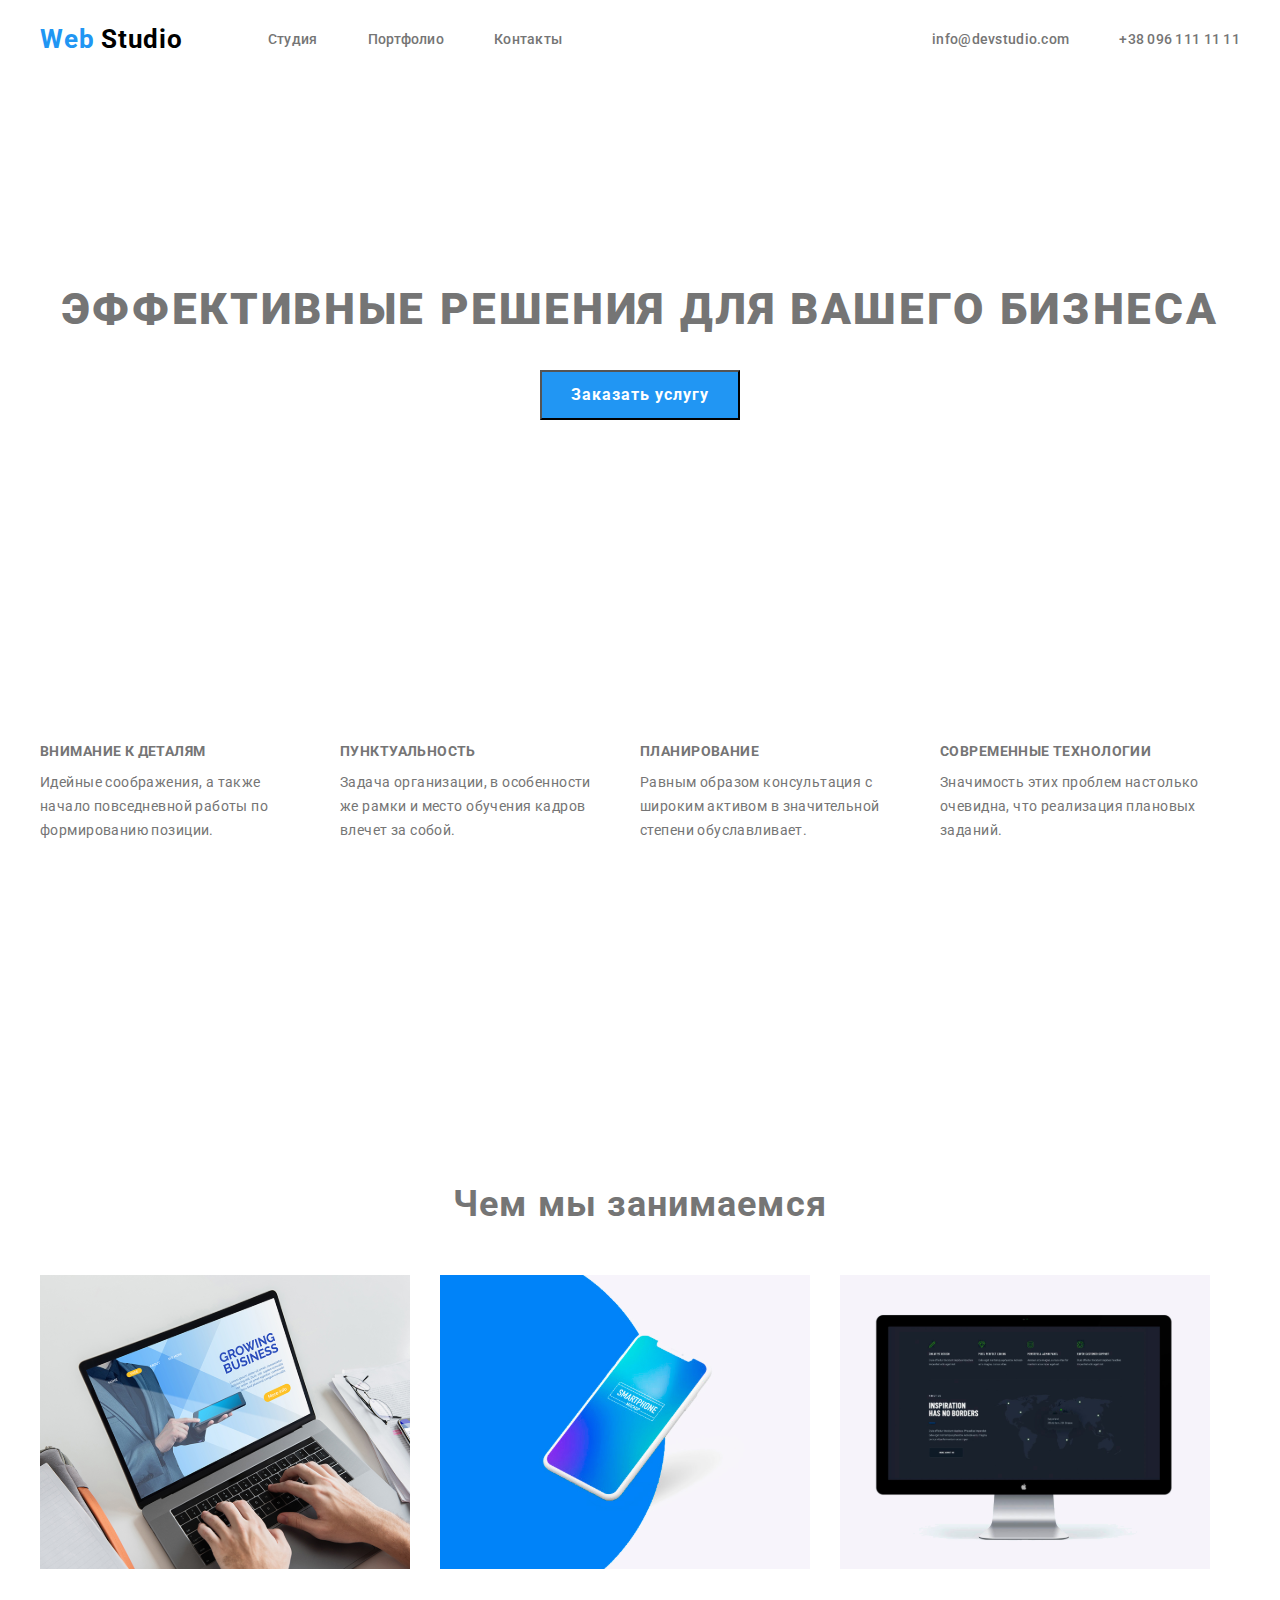
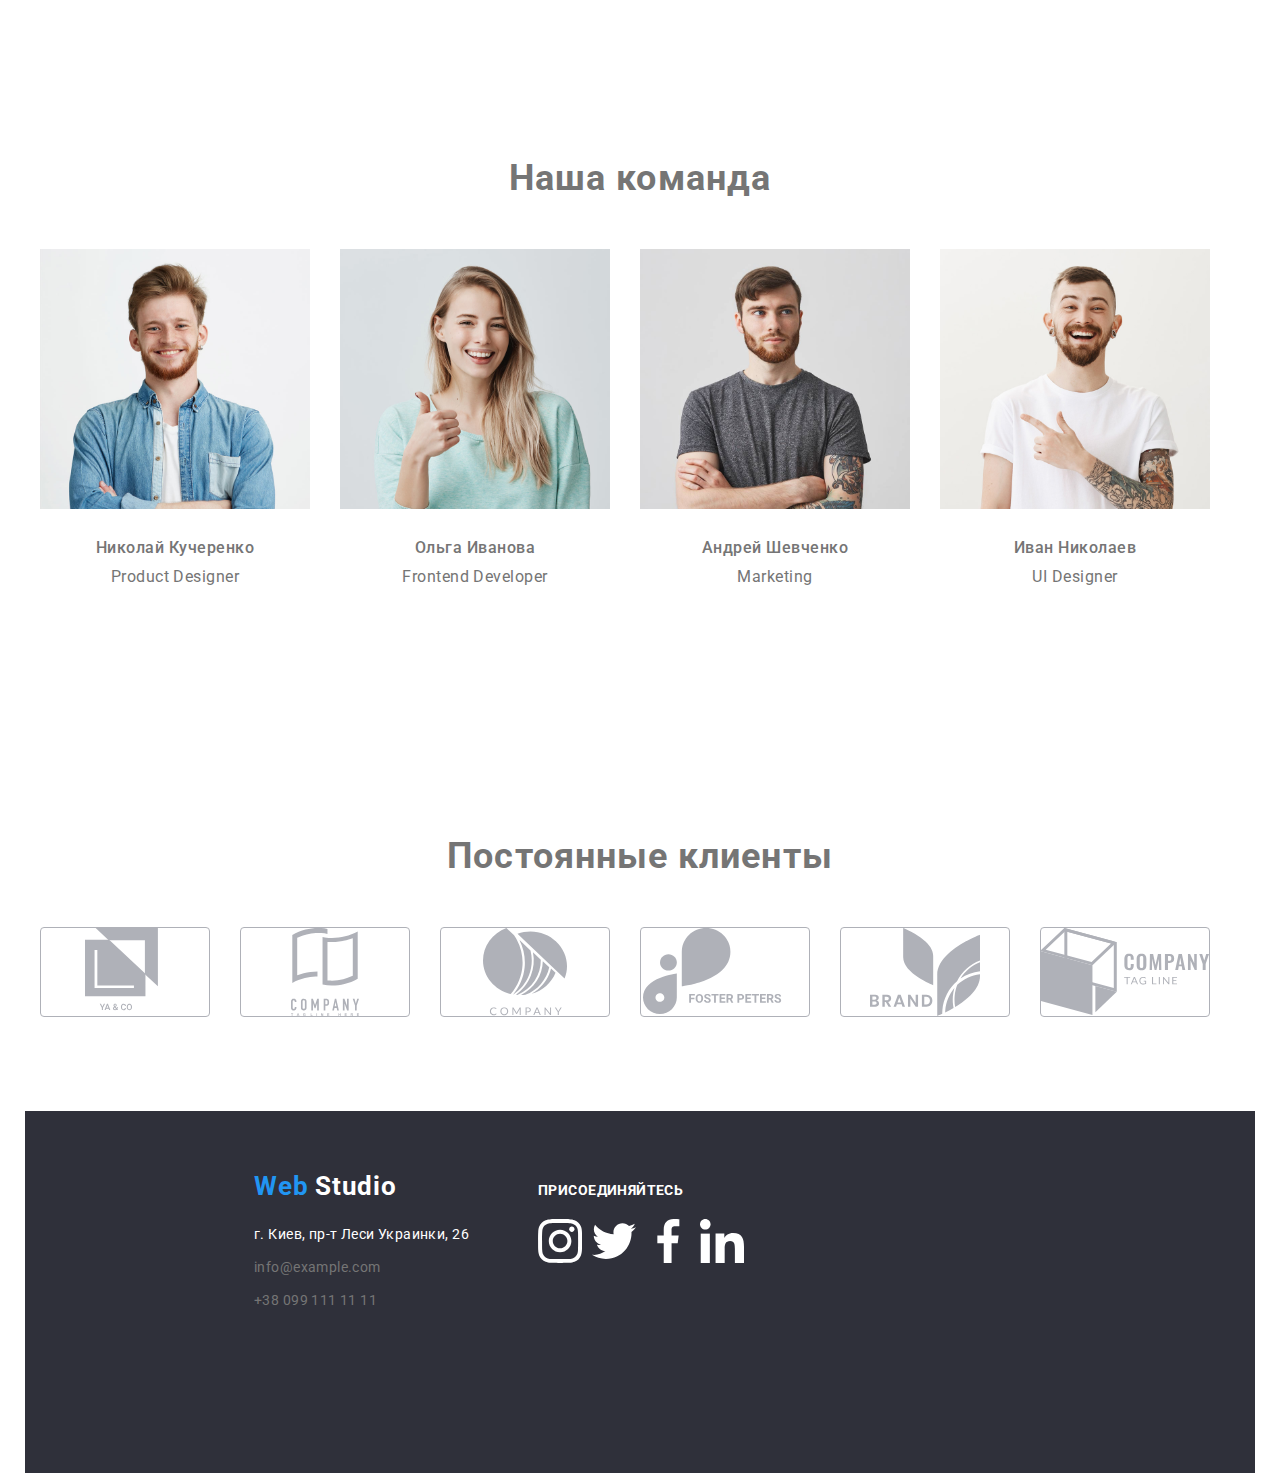
==== index.html @ e6ebb970 "1" ====
<!DOCTYPE html>
<html lang="ru">
  <head>
    <meta charset="UTF-8" />
    <meta name="viewport" content="width=device-width, initial-scale=1.0" />
    <title>Веб студия</title>
    <link
      href="https://fonts.googleapis.com/css2?family=Raleway:wght@700&family=Roboto:wght@400;500;700;900&display=swap"
      rel="stylesheet"
    />
    <link rel="stylesheet" href="./css/normalize.css" />
    <link rel="stylesheet" href="./css/styles.css" />
  </head>

  <body>
    <!--шапка сайта-->
    <header class="header">
      <div class="container">
        <nav class="navigation">
          <a class="logo link" href="index.html" lang="en"
            ><span class="logo-web">Web</span> Studio</a
          >
          <ul class="navigation-list list">
            <li class="navigation-list-item">
              <a class="navigation-list-link link" href="index.html">Студия</a>
            </li>
            <li class="navigation-list-item">
              <a class="navigation-list-link link" href="portfolio.html"
                >Портфолио</a
              >
            </li>
            <li class="navigation-list-item">
              <a class="navigation-list-link link" href="">Контакты</a>
            </li>
          </ul>
        </nav>
        <ul class="header-address-list list">
          <li class="header-address-item">
            <address class="header-address">
              <a class="header-mail link" href="mailto:info@devstudio.com"
                >info@devstudio.com</a
              >
            </address>
          </li>
          <li class="header-address-item">
            <address class="header-address">
              <a class="header-tel link" href="tel:+380961111111"
                >+38 096 111 11 11</a
              >
            </address>
          </li>
        </ul>
      </div>
    </header>
    <main>
      <!--HERO-->
      <section class="hero container">
        <h1 class="hero-title">
          Эффективные решения для вашего бизнеса
        </h1>
        <button class="modal-button">Заказать услугу</button>
      </section>
      <section class="features-list-hero section container">
        <h2 hidden>О нас</h2>
        <ul class="list-hero list">
          <li class="list-hero-item">
            <h3 class="subtitle-hero">Внимание к деталям</h3>
            <p class="description">
              Идейные соображения, а также начало повседневной работы по
              формированию позиции.
            </p>
          </li>
          <li class="list-hero-item">
            <h3 class="subtitle-hero">Пунктуальность</h3>
            <p class="description">
              Задача организации, в особенности же рамки и место обучения кадров
              влечет за собой.
            </p>
          </li>
          <li class="list-hero-item">
            <h3 class="subtitle-hero">Планирование</h3>
            <p class="description">
              Равным образом консультация с широким активом в значительной
              степени обуславливает.
            </p>
          </li>
          <li class="list-hero-item">
            <h3 class="subtitle-hero">Современные технологии</h3>
            <p class="description">
              Значимость этих проблем настолько очевидна, что реализация
              плановых заданий.
            </p>
          </li>
        </ul>
      </section>
      <!--Чем мы занимаемся-->
      <section>
        <div class="what-we-do container section">
          <h2 class="title">Чем мы занимаемся</h2>
          <ul class="box-list list">
            <li class="box-list-item">
              <img
                src="imgages/whatarewedoing/img1.svg"
                alt="ноутбук"
                width="370"
                height="294"
              />
              <p class="description-made">Десктопные приложения</p>
            </li>
            <li class="box-list-item">
              <img
                src="imgages/whatarewedoing/img2.svg"
                alt="смартфон"
                width="370"
                height="294"
              />
              <p class="description-made">Мобильные приложения</p>
            </li>
            <li class="box-list-item">
              <img
                src="imgages/whatarewedoing/img3.svg"
                alt="макет работы"
                width="370"
                height="294"
              />
              <p class="description-made">Дизайнерские решения</p>
            </li>
          </ul>
        </div>
      </section>
      <!--О команде-->
      <section>
        <div class="section container">
          <h2 class="title">Наша команда</h2>
          <ul class="team-list list">
            <li class="team-list-item">
              <img
                class="team-foto"
                src="imgages/team/img.svg"
                alt="фотосотрудника"
                width="270"
                height="260px"
              />
              <h3 class="team">Николай Кучеренко</h3>
              <p class="position" lang="en">Product Designer</p>

              <ul class="social-link-list list">
                <li class="social-link-list-item">
                  <a
                    class="social-link link"
                    href=""
                    aria-label="иконка инстаграма"
                  ></a>
                </li>
                <li class="social-link-list-item">
                  <a
                    class="social-link link"
                    href=""
                    aria-label="иконка твитера"
                  ></a>
                </li>
                <li class="social-link-list-item">
                  <a
                    class="social-link link"
                    href=""
                    aria-label="иконка фейсбука"
                  ></a>
                </li>
                <li class="social-link-list-item">
                  <a
                    class="social-link link"
                    href=""
                    aria-label="иконка линкедин"
                  ></a>
                </li>
              </ul>
            </li>

            <li class="team-list-item">
              <img
                class="team-foto"
                src="imgages/team/img(1).svg"
                alt="фотосотрудника"
                width="270"
                height="260"
              />
              <h3 class="team">Ольга Иванова</h3>
              <p class="position" lang="en">Frontend Developer</p>
              <ul class="social-link-list list">
                <li class=".social-link-list-item">
                  <a
                    class="social-link"
                    href=""
                    aria-label="иконка инстаграма"
                  ></a>
                </li>
                <li class=".social-link-list-item">
                  <a
                    class="social-link"
                    href=""
                    aria-label="иконка твитера"
                  ></a>
                </li>
                <li class="social-link-list-item">
                  <a
                    class="social-link"
                    href=""
                    aria-label="иконка фейсбука"
                  ></a>
                </li>
                <li class="social-link-list-item">
                  <a
                    class="social-link"
                    href=""
                    aria-label="иконка линкедин"
                  ></a>
                </li>
              </ul>
            </li>
            <li class="team-list-item">
              <img
                class="team-foto"
                src="imgages/team/img(2).svg"
                alt="фотосотрудника"
                width="270"
                height="260"
              />
              <h3 class="team">Андрей Шевченко</h3>
              <p class="position" lang="en">Marketing</p>
              <ul class="social-link-list list">
                <li class="social-link-list-item">
                  <a
                    class="social-link"
                    href=""
                    aria-label="иконка инстаграма"
                  ></a>
                </li>
                <li class="social-link-list-item">
                  <a
                    class="social-link"
                    href=""
                    aria-label="иконка твитера"
                  ></a>
                </li>
                <li class="social-link-list-item">
                  <a
                    class="social-link"
                    href=""
                    aria-label="иконка фейсбука"
                  ></a>
                </li>
                <li class="social-link-list-item">
                  <a
                    class="social-link"
                    href=""
                    aria-label="иконка линкедин"
                  ></a>
                </li>
              </ul>
            </li>
            <li class="team-list-item">
              <img
                class="team-foto"
                src="imgages/team/img(3).svg"
                alt="фотосотрудника"
                width="270"
                height="260"
              />
              <h3 class="team">Иван Николаев</h3>
              <p class="position" lang="en">UI Designer</p>
              <ul class="social-link-list list">
                <li class="social-link-list-item">
                  <a
                    class="social-link"
                    href=""
                    aria-label="иконка инстаграма"
                  ></a>
                </li>
                <li class="social-link-list-item">
                  <a
                    class="social-link"
                    href=""
                    aria-label="иконка твитера"
                  ></a>
                </li>
                <li class="social-link-list-item">
                  <a
                    class="social-link"
                    href=""
                    aria-label="иконка фейсбука"
                  ></a>
                </li>
                <li class="social-link-list-item">
                  <a
                    class="social-link"
                    href=""
                    aria-label="иконка линкедин"
                  ></a>
                </li>
              </ul>
            </li>
          </ul>
        </div>
      </section>
      <!--постоянные клиенты-->
      <section>
        <div class="container section">
          <h2 class="clirnts-title title">Постоянные клиенты</h2>
          <ul class="clients-list list">
            <li class="clients-list-item">
              <a class="customer-link link" href="" aria-label="логотип">
                <img
                  class="icons"
                  src="imgages/clients/logo1.svg"
                  alt="клиент1"
              /></a>
            </li>
            <li class="clients-list-item">
              <a class="customer-link link" href="" aria-label="логотип2">
                <img
                  class="icons"
                  src="imgages/clients/logo2.svg"
                  alt="клиент2"
              /></a>
            </li>
            <li class="clients-list-item">
              <a class="customer-link link" href="" aria-label="логотип3">
                <img
                  class="icons"
                  src="imgages/clients/logo3.svg"
                  alt="клиент3"
              /></a>
            </li>
            <li class="clients-list-item">
              <a class="customer-link link" href="" aria-label="логотип4">
                <img
                  class="icons"
                  src="imgages/clients/logo4.svg"
                  alt="клиент4"
              /></a>
            </li>
            <li class="clients-list-item">
              <a class="customer-link link" href="" aria-label="логотип5">
                <img
                  class="icons"
                  src="imgages/clients/logo5.svg"
                  alt="клиент5"
              /></a>
            </li>
            <li class="clients-list-item">
              <a class="customer-link link" href="" aria-label="логотип6">
                <img
                  class="icons"
                  src="imgages/clients/logo6.svg"
                  alt="клиент6"
              /></a>
            </li>
          </ul>
        </div>
      </section>
    </main>
    <!---подвал-->
    <footer class="footer container">
      <div class="footer-address">
        <a class="logo-footer link" href="index.html" lang="en"
          ><span class="logo-web">Web</span> Studio</a
        >
        <ul class="contacts-list list">
          <li class="contacts">
            <address>
              <a
                class="address link"
                href="https://goo.gl/maps/hiaLE1xJyMLBoohK7"
                target="_blank"
                >г. Киев, пр-т Леси Украинки, 26</a
              >
            </address>
          </li>
          <li class="contacts">
            <address>
              <a class="footer-mail link" href="mailto:info@example.com"
                >info@example.com</a
              >
            </address>
          </li>
          <li class="contacts">
            <address>
              <a class="footer-tel link" href="tel:+380991111111"
                >+38 099 111 11 11</a
              >
            </address>
          </li>
        </ul>
      </div>
      <div class="footer-social">
        <b class="footer-text">присоединяйтесь</b>
        <ul class="footer-social-link-list list">
          <li class="social-link-list-item">
            <a class="social-link link" href="" aria-label="иконка инстаграма">
              <img
                class="social-icons"
                src="imgages/footer/social-icons/instagram1.svg"
                alt="instagram1"
            /></a>
          </li>
          <li class="social-link-list-item">
            <a class="social-link link" href="" aria-label="иконка твитера">
              <img
                class="social-icons"
                src="imgages/footer/social-icons/twitter1.svg"
                alt="twitter1"
              />
            </a>
          </li>
          <li class="social-link-list-item">
            <a class="social-link link" href="" aria-label="иконка фейсбука">
              <img
                class="social-icons"
                src="imgages/footer/social-icons/facebook1.svg"
                alt="facebook1"
            /></a>
          </li>
          <li class="social-link-list-item">
            <a class="social-link link" href="" aria-label="иконка линкедин">
              <img
                class="social-icons"
                src="imgages/footer/social-icons/linkedin1.svg"
                alt="linkidin1"
            /></a>
          </li>
        </ul>
      </div>
    </footer>
  </body>
</html>

<!--
  Raleway bold
  Roboto medium
  Roboto black
  Roboto bold
  Roboto regular
-->
---- css/styles.css ----
:root {
  --main-font: "Roboto", sans-serif;
  --secondary-font: Raleway
  --text-taitle-dark: #212121;
  --tex-taitle-light: #ffffff;
  --accent-color-text: #757575;
  --hover-color: #2196f3;
  --logo-color: #000000
}
html {
  box-sizing: border-box;
}
*,
*::before,
*::after {
  box-sizing: inherit;
  margin: 0px;
  padding: 0px;
}
h1 {
  margin: 0px;
}
img {
  display: block;
}
body {
  background-color: var(--tex-taitle-light);
  font-style: normal;
  font-family: "Roboto", sans-serif;
  font-size: 14px;
  color: var(--accent-color-text);
}


.link {
  text-decoration: none;
  display: block;
}
.list {
  list-style: none;
}
.section {
  padding-top: 94px;
  padding-bottom: 94px;
}
.container {
  width: 1230px;
  padding-left: 15px;
  padding-right: 15px;
  margin-left: auto;
  margin-right: auto;
}
/*HEADER*/
.header .container {
  display: flex;
  align-items: center;
  justify-content: space-between;
}

.header-address-list {
  display: flex;
}

.logo {
  margin-right:85px;
}
.navigation {
  display: flex;
}
.navigation-list {
  display: flex;
  align-items: center;
}
.navigation-list-item:not(:last-child) {
  margin-right: 50px;
}
.header-address-item:not(:last-child) {
  margin-right: 50px;
}
.logo-web {
  color: var(--hover-color);
}
.logo {
  font-family: var(--secondary-font);
  font-weight: bold;
  font-size: 26px;
  line-height: 1.19;
  letter-spacing: 0.03em;
  color: var(--logo-color);
}
.logo {
  padding-top:24px;
  padding-bottom: 24px;
}
.navigation-list-link, .header-address {
  padding-top: 32px;
  padding-bottom: 32px;
}

.navigation-list-link,
.header-mail,
.header-tel {
  font-weight: 500;
  font-size: 14px;
  line-height: 1.14;
  letter-spacing: 0.02em;
  color: var(--text-taitle-dark);
}
.link:hover,
.link:focus,
.navigation-list-link:hover,
.navigation-list-link:focus,
.header-tel:hover,
.header-tel:focus,
.header-mail:hover,
.header-mail:focus,
.social-link:hover,
.social-link:focus .customer-link:hover,
.customer-link:focus {
  color: var(--hover-color);
}
.header-tel,
.header-mail {
  font-style: normal;
  color: var(--accent-color-text);
}
/*HERO SECTION*/
.hero {
  display: flex;
  flex-direction: column;
  padding-top: 200px;
  padding-bottom: 200px;
}
.hero-title {
  font-weight: 900;
  font-size: 44px;
  line-height: 1.36;
  text-align: center;
  letter-spacing: 0.06em;
  text-transform: uppercase;
  color: var(--accent-color-text);
  margin-bottom: 30px;

}
.modal-button {
  font-weight: bold;
  font-size: 16px;
  line-height: 1.87;
  letter-spacing: 0.06em;
  color: var(--tex-taitle-light);
  background-color: var(--hover-color);
  margin:auto ;
  width: 200px;
  height: 50px;
}
.features-list-hero {
  display: flex;
}
.list-hero {
  display: flex;
}
.list-hero-item:not(:last-child) {
  margin-right: 30px;
}
.list-hero-item {
  margin-top: 30px;
  width: 270px;
  height: 251px;
}
.subtitle-hero {
  font-weight: bold;
  font-size: 14px;
  line-height: 1.14;
  letter-spacing: 0.03em;
  text-transform: uppercase;

  color: var(--text-taitle-dark);
  margin-bottom: 10px;
}
.description {
  font-weight: normal;
  font-size: 14px;
  line-height: 1.72;
  letter-spacing: 0.03em;

  color: var(--accent-color-text);
   width: 270px;
   height: 75px;
}

/* чем мы занимаемся*/
.title {
  font-weight: bold;
  font-size: 36px;
  line-height: 1.17;
  text-align: center;
  letter-spacing: 0.03em;
  color: var(--text-taitle-dark);
  margin-bottom: 50px;
}

.box-list {
  display: flex;
}
.box-list-item:not(:last-child) {
  margin-right: 30px;
}
.box-list-item{
  width: 370px;
  height: 294px;
}
.description-made {
  font-weight: bold;
  text-align: center;
  letter-spacing: 0.03em;
  text-transform: uppercase;

  color: var(--tex-taitle-light);
}
/* о команде*/
.team-list {
  display: flex;
}
.team-foto {
  margin-bottom: 30px;
}
.team {
  margin-bottom: 10px;
}
.position {
  margin-bottom: 16px;
}
.social-link-list {
  display: flex;
  justify-content: center;
}
.social-link-list-item:not(:last-child) {
  margin-right: 10px;
}
.team-list-item:not(:last-child) {
margin-right: 30px;
}
.team,
.position {
  font-weight: 500;
  font-size: 16px;
  line-height: 1.18;
  text-align: center;
  letter-spacing: 0.03em;
  color: var(--text-taitle-dark);
}
.position {
  font-weight: normal;
  color: var(--accent-color-text);
}
.clients-list-item:not(:last-child) {
margin-right: 30px;
}
.customer-link {
  display: flex;
  justify-content: center;
  align-content: center;
  border: 1px solid #AFB1B8;
  border-radius: 4px;
  width: 170px;
  height: 90px;
}
.customer-link:hover{
  border-color: var(--hover-color);
  color: var(--hover-color);
}

.clients-list {
  display: flex;
}
/*подвал*/
.footer {
  display: flex;
  background-color: #2F303A;
}
.footer-address {
  padding-left: 214px;
  padding-top: 60px;
  padding-bottom: 161px;
  display: flex;
  flex-direction:column;
  padding-right: 69px;
}
.logo-footer {
  margin-bottom: 20px;
}
.contacts:not(:last-child) {
  margin-bottom: 9px;
}
.logo-footer {
  font-family: var(--secondary-font);
  font-weight: bold;
  font-size: 26px;
  line-height: 1.19;
  letter-spacing: 0.03em;
  color: var(--tex-taitle-light);
}
.footer-social {
  display: flex;
  padding-top: 72px;
  flex-direction: column
}
.footer-social-link-list {
  display: flex;
  justify-content: center;
  align-content: center;
}
.social-link-list-item:not(:last-child) {
  margin-right: 10px;
}

.social-link-list-item {
  display: flex;
} 
.social-link {
  display: flex;
  justify-content: center;
  align-content: center;
  width: 44px;
 height: 44px;
}
.address,
.footer-mail,
.footer-tel {
  font-style: normal;
  font-weight: normal;
  font-size: 14px;
  line-height: 1.72;
  letter-spacing: 0.03em;
  color: var(--tex-taitle-light);
}
.footer-mail,
.footer-tel {
  font-style: normal;
  color: var(--accent-color-text);
}

.footer-text {
  font-weight: bold;
  font-size: 14px;
  line-height: 1.14;
  letter-spacing: 0.03em;
  text-transform: uppercase;
  color: var(--tex-taitle-light);
  margin-bottom: 20px;
}
/*портфолио*/
.filter-list {
  display: flex;
  justify-content: center;
  padding-bottom: 50px;
}


.filter-list-item:not(:last-child){
  margin-right: 9px;
}
.button-filter {
  font-style: normal;
  font-weight: 500;
  font-size: 16px;
  line-height: 26px;
  text-align: center;
  letter-spacing: 0.03em;
  color: var(--text-taitle-dark);
}
.button-filter:hover,
.button-filter:focus {
  background-color: var(--hover-color);
  color: var(--tex-taitle-light);
}

.portfolio-list {
  display: flex;
  flex-wrap: wrap;
  justify-content: center;
}
.element-portfolio{
  width: 370px;
  height: 404px;
  display: block;
  margin-right: 30px;
}
.element-portfolio:nth-child(3n) {
  margin-right: 0px;
}
.portfolio-img {
  margin-bottom: 20px;
}
.title-portfolio {
  font-style: normal;
  font-weight: bold;
  font-size: 18px;
  line-height: 2;
  letter-spacing: 0.06em;
  color: var(--text-taitle-dark);
  margin-bottom: 4px;
}
.subtatle-portfolio {
  font-weight: normal;
  font-size: 16px;
  line-height: 1.87;
  letter-spacing: 0.03em;
  color: var(--accent-color-text);
}
.hover-text {
  font-weight: normal;
  font-size: 18px;
  line-height: 1.55;
  letter-spacing: 0.03em;
  color: var(--tex-taitle-light);
  width:322px;
  height:168px;
}
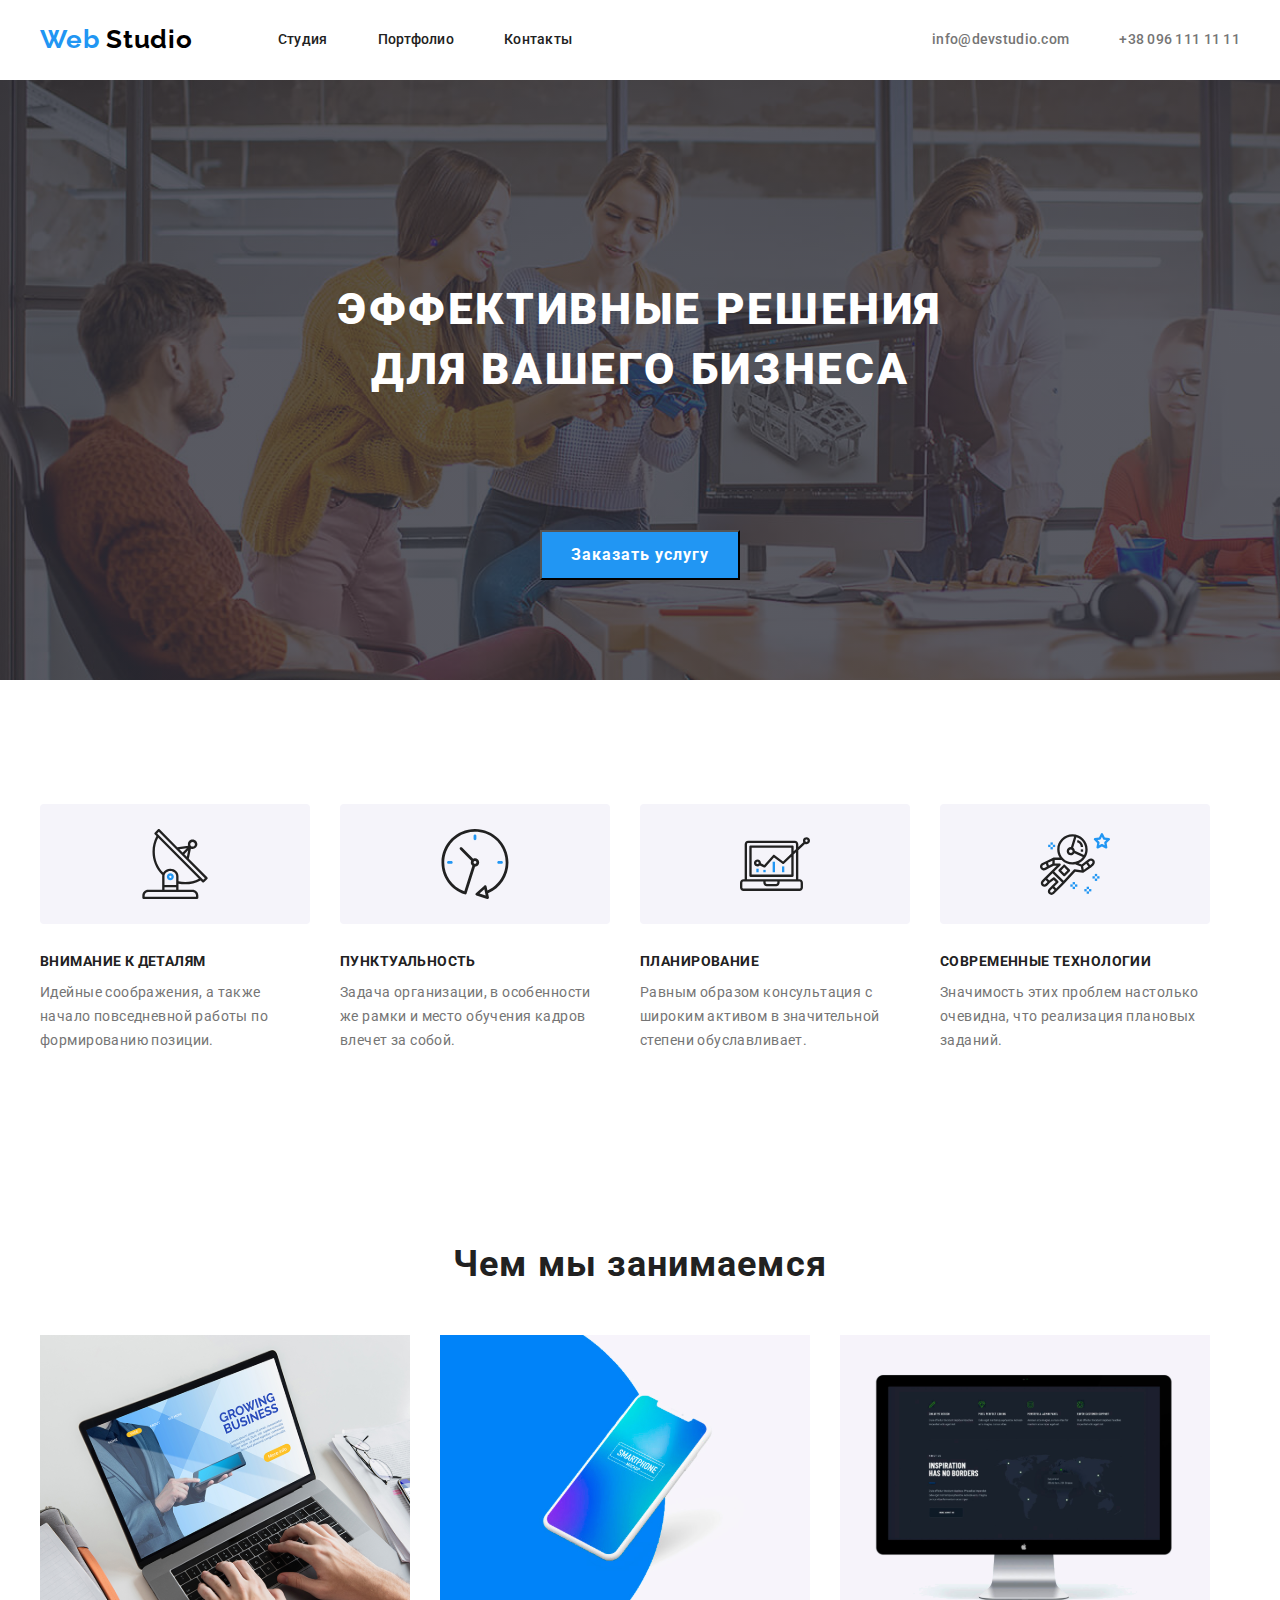
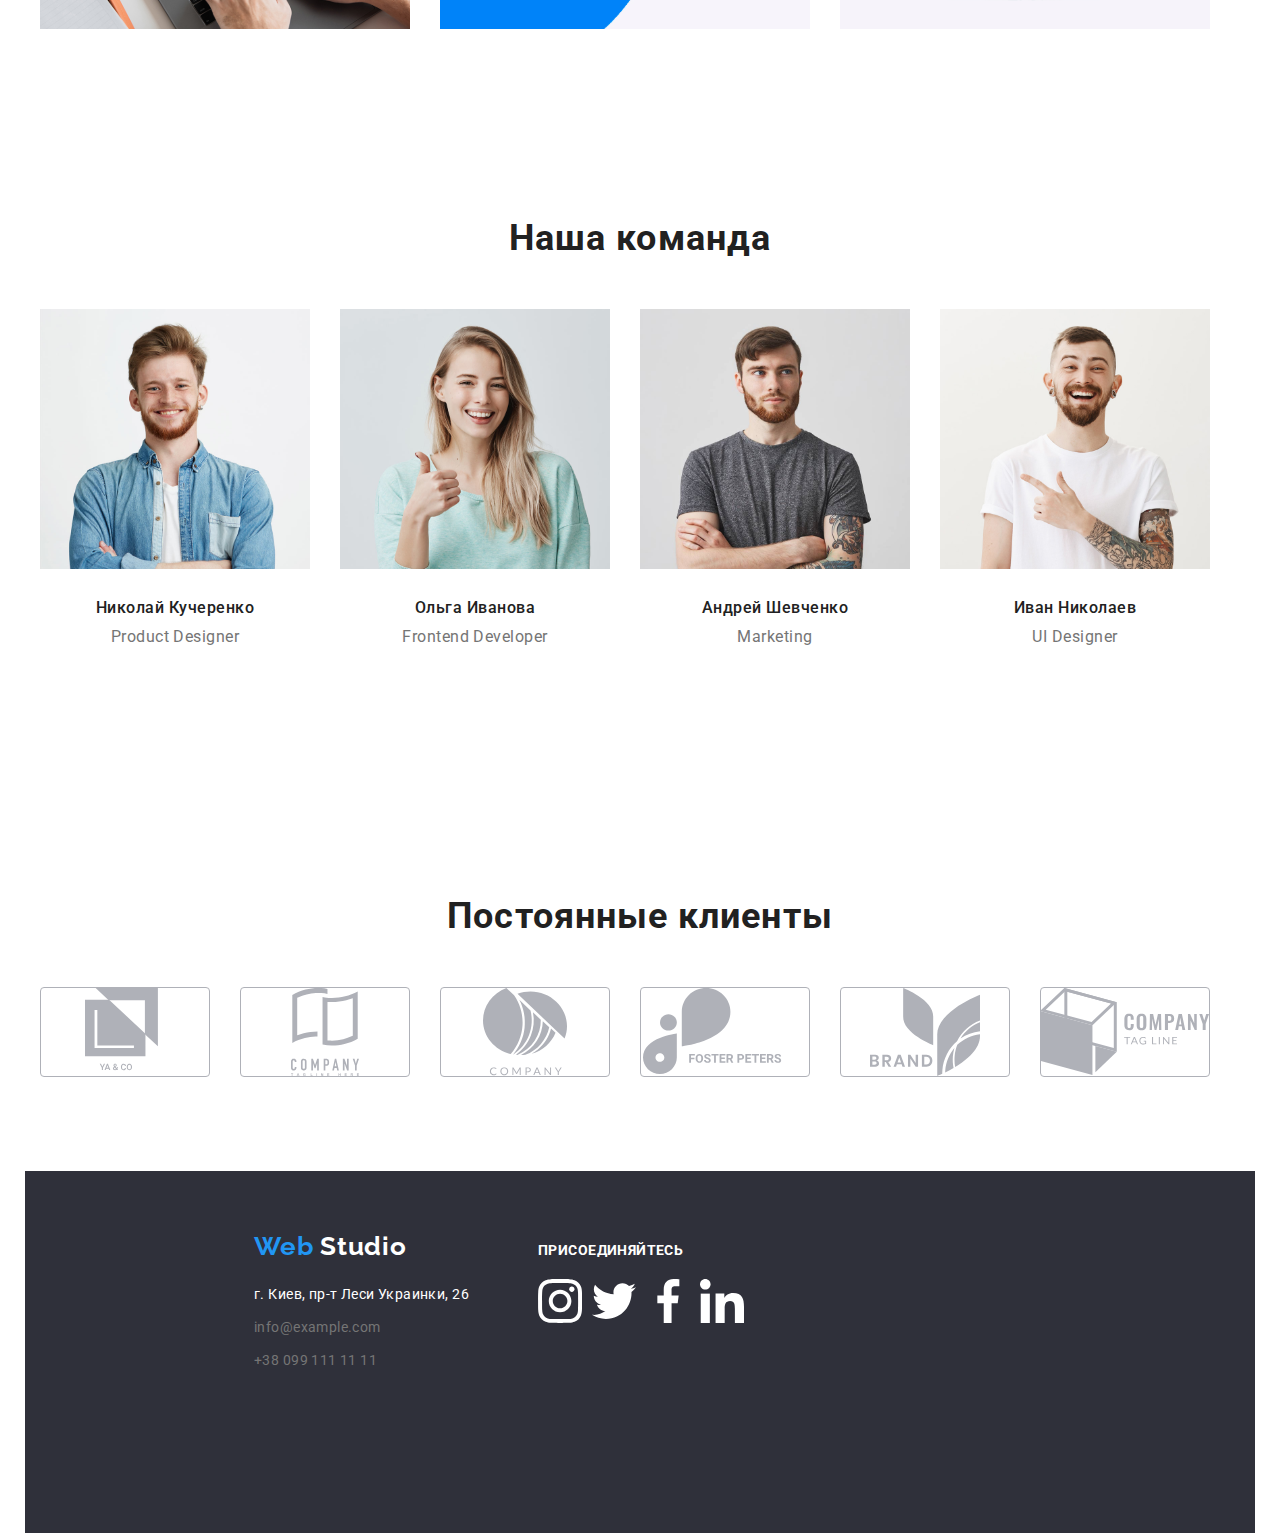
==== commit 2d78c055: "2" ====
--- a/index.html
+++ b/index.html
@@ -54,16 +54,22 @@
     </header>
     <main>
       <!--HERO-->
-      <section class="hero container">
+      <section class="hero overlay">
         <h1 class="hero-title">
-          Эффективные решения для вашего бизнеса
+          Эффективные решения <br />
+          для вашего бизнеса
         </h1>
         <button class="modal-button">Заказать услугу</button>
       </section>
-      <section class="features-list-hero section container">
+      <section class="features-list-hero section">
         <h2 hidden>О нас</h2>
-        <ul class="list-hero list">
+        <ul class="list-hero list container">
           <li class="list-hero-item">
+            <div class="features-list-item">
+              <svg class="icons-hero">
+                <use href="./imgages/sprite.svg#icon-antenna"></use>
+              </svg>
+            </div>
             <h3 class="subtitle-hero">Внимание к деталям</h3>
             <p class="description">
               Идейные соображения, а также начало повседневной работы по
@@ -71,6 +77,11 @@
             </p>
           </li>
           <li class="list-hero-item">
+            <div class="features-list-item">
+              <svg class="icons-hero">
+                <use href="./imgages/sprite.svg#icon-clock"></use>
+              </svg>
+            </div>
             <h3 class="subtitle-hero">Пунктуальность</h3>
             <p class="description">
               Задача организации, в особенности же рамки и место обучения кадров
@@ -78,6 +89,11 @@
             </p>
           </li>
           <li class="list-hero-item">
+            <div class="features-list-item">
+              <svg class="icons-hero">
+                <use href="./imgages/sprite.svg#icon-diagram"></use>
+              </svg>
+            </div>
             <h3 class="subtitle-hero">Планирование</h3>
             <p class="description">
               Равным образом консультация с широким активом в значительной
@@ -85,6 +101,11 @@
             </p>
           </li>
           <li class="list-hero-item">
+            <div class="features-list-item">
+              <svg class="icons-hero">
+                <use href="./imgages/sprite.svg#icon-astronaut"></use>
+              </svg>
+            </div>
             <h3 class="subtitle-hero">Современные технологии</h3>
             <p class="description">
               Значимость этих проблем настолько очевидна, что реализация
--- a/css/styles.css
+++ b/css/styles.css
@@ -1,11 +1,11 @@
 :root {
   --main-font: "Roboto", sans-serif;
-  --secondary-font: Raleway
+  --secondary-font: Raleway;
   --text-taitle-dark: #212121;
   --tex-taitle-light: #ffffff;
   --accent-color-text: #757575;
   --hover-color: #2196f3;
-  --logo-color: #000000
+  --logo-color: #000000;
 }
 html {
   box-sizing: border-box;
@@ -31,7 +31,6 @@
   color: var(--accent-color-text);
 }
 
-
 .link {
   text-decoration: none;
   display: block;
@@ -62,7 +61,7 @@
 }
 
 .logo {
-  margin-right:85px;
+  margin-right: 85px;
 }
 .navigation {
   display: flex;
@@ -89,10 +88,11 @@
   color: var(--logo-color);
 }
 .logo {
-  padding-top:24px;
+  padding-top: 24px;
   padding-bottom: 24px;
 }
-.navigation-list-link, .header-address {
+.navigation-list-link,
+.header-address {
   padding-top: 32px;
   padding-bottom: 32px;
 }
@@ -128,19 +128,19 @@
 .hero {
   display: flex;
   flex-direction: column;
-  padding-top: 200px;
-  padding-bottom: 200px;
 }
 .hero-title {
+  margin: 0px;
+  padding: 0px;
   font-weight: 900;
   font-size: 44px;
   line-height: 1.36;
   text-align: center;
   letter-spacing: 0.06em;
   text-transform: uppercase;
-  color: var(--accent-color-text);
+  color: var(--tex-taitle-light);
   margin-bottom: 30px;
-
+  padding-top: 200px;
 }
 .modal-button {
   font-weight: bold;
@@ -149,10 +149,23 @@
   letter-spacing: 0.06em;
   color: var(--tex-taitle-light);
   background-color: var(--hover-color);
-  margin:auto ;
+  margin: auto;
   width: 200px;
   height: 50px;
 }
+.overlay {
+  max-width: 1600px;
+  height: 600px;
+  margin: 0px;
+  padding: 0px;
+  background-image: linear-gradient(
+      to bottom,
+      rgba(47, 48, 58, 0.8),
+      rgba(47, 48, 58, 0.8)
+    ),
+    url(/imgages/header/headerimg.jpg);
+  background-repeat: no-repeat;
+}
 .features-list-hero {
   display: flex;
 }
@@ -161,6 +174,21 @@
 }
 .list-hero-item:not(:last-child) {
   margin-right: 30px;
+}
+.features-list-item {
+  display: flex;
+  justify-content: center;
+  align-items: center;
+  width: 270px;
+  height: 120px;
+  background: #f5f4fa;
+  border-radius: 4px;
+  margin-bottom: 30px;
+}
+.icons-hero {
+  display: flex;
+  width: 70px;
+  height: 70px;
 }
 .list-hero-item {
   margin-top: 30px;
@@ -184,8 +212,8 @@
   letter-spacing: 0.03em;
 
   color: var(--accent-color-text);
-   width: 270px;
-   height: 75px;
+  width: 270px;
+  height: 75px;
 }
 
 /* чем мы занимаемся*/
@@ -205,7 +233,7 @@
 .box-list-item:not(:last-child) {
   margin-right: 30px;
 }
-.box-list-item{
+.box-list-item {
   width: 370px;
   height: 294px;
 }
@@ -238,7 +266,7 @@
   margin-right: 10px;
 }
 .team-list-item:not(:last-child) {
-margin-right: 30px;
+  margin-right: 30px;
 }
 .team,
 .position {
@@ -254,18 +282,18 @@
   color: var(--accent-color-text);
 }
 .clients-list-item:not(:last-child) {
-margin-right: 30px;
+  margin-right: 30px;
 }
 .customer-link {
   display: flex;
   justify-content: center;
   align-content: center;
-  border: 1px solid #AFB1B8;
+  border: 1px solid #afb1b8;
   border-radius: 4px;
   width: 170px;
   height: 90px;
 }
-.customer-link:hover{
+.customer-link:hover {
   border-color: var(--hover-color);
   color: var(--hover-color);
 }
@@ -276,14 +304,14 @@
 /*подвал*/
 .footer {
   display: flex;
-  background-color: #2F303A;
+  background-color: #2f303a;
 }
 .footer-address {
   padding-left: 214px;
   padding-top: 60px;
   padding-bottom: 161px;
   display: flex;
-  flex-direction:column;
+  flex-direction: column;
   padding-right: 69px;
 }
 .logo-footer {
@@ -303,7 +331,7 @@
 .footer-social {
   display: flex;
   padding-top: 72px;
-  flex-direction: column
+  flex-direction: column;
 }
 .footer-social-link-list {
   display: flex;
@@ -316,13 +344,13 @@
 
 .social-link-list-item {
   display: flex;
-} 
+}
 .social-link {
   display: flex;
   justify-content: center;
   align-content: center;
   width: 44px;
- height: 44px;
+  height: 44px;
 }
 .address,
 .footer-mail,
@@ -356,8 +384,7 @@
   padding-bottom: 50px;
 }
 
-
-.filter-list-item:not(:last-child){
+.filter-list-item:not(:last-child) {
   margin-right: 9px;
 }
 .button-filter {
@@ -380,7 +407,7 @@
   flex-wrap: wrap;
   justify-content: center;
 }
-.element-portfolio{
+.element-portfolio {
   width: 370px;
   height: 404px;
   display: block;
@@ -414,6 +441,6 @@
   line-height: 1.55;
   letter-spacing: 0.03em;
   color: var(--tex-taitle-light);
-  width:322px;
-  height:168px;
-}
+  width: 322px;
+  height: 168px;
+}
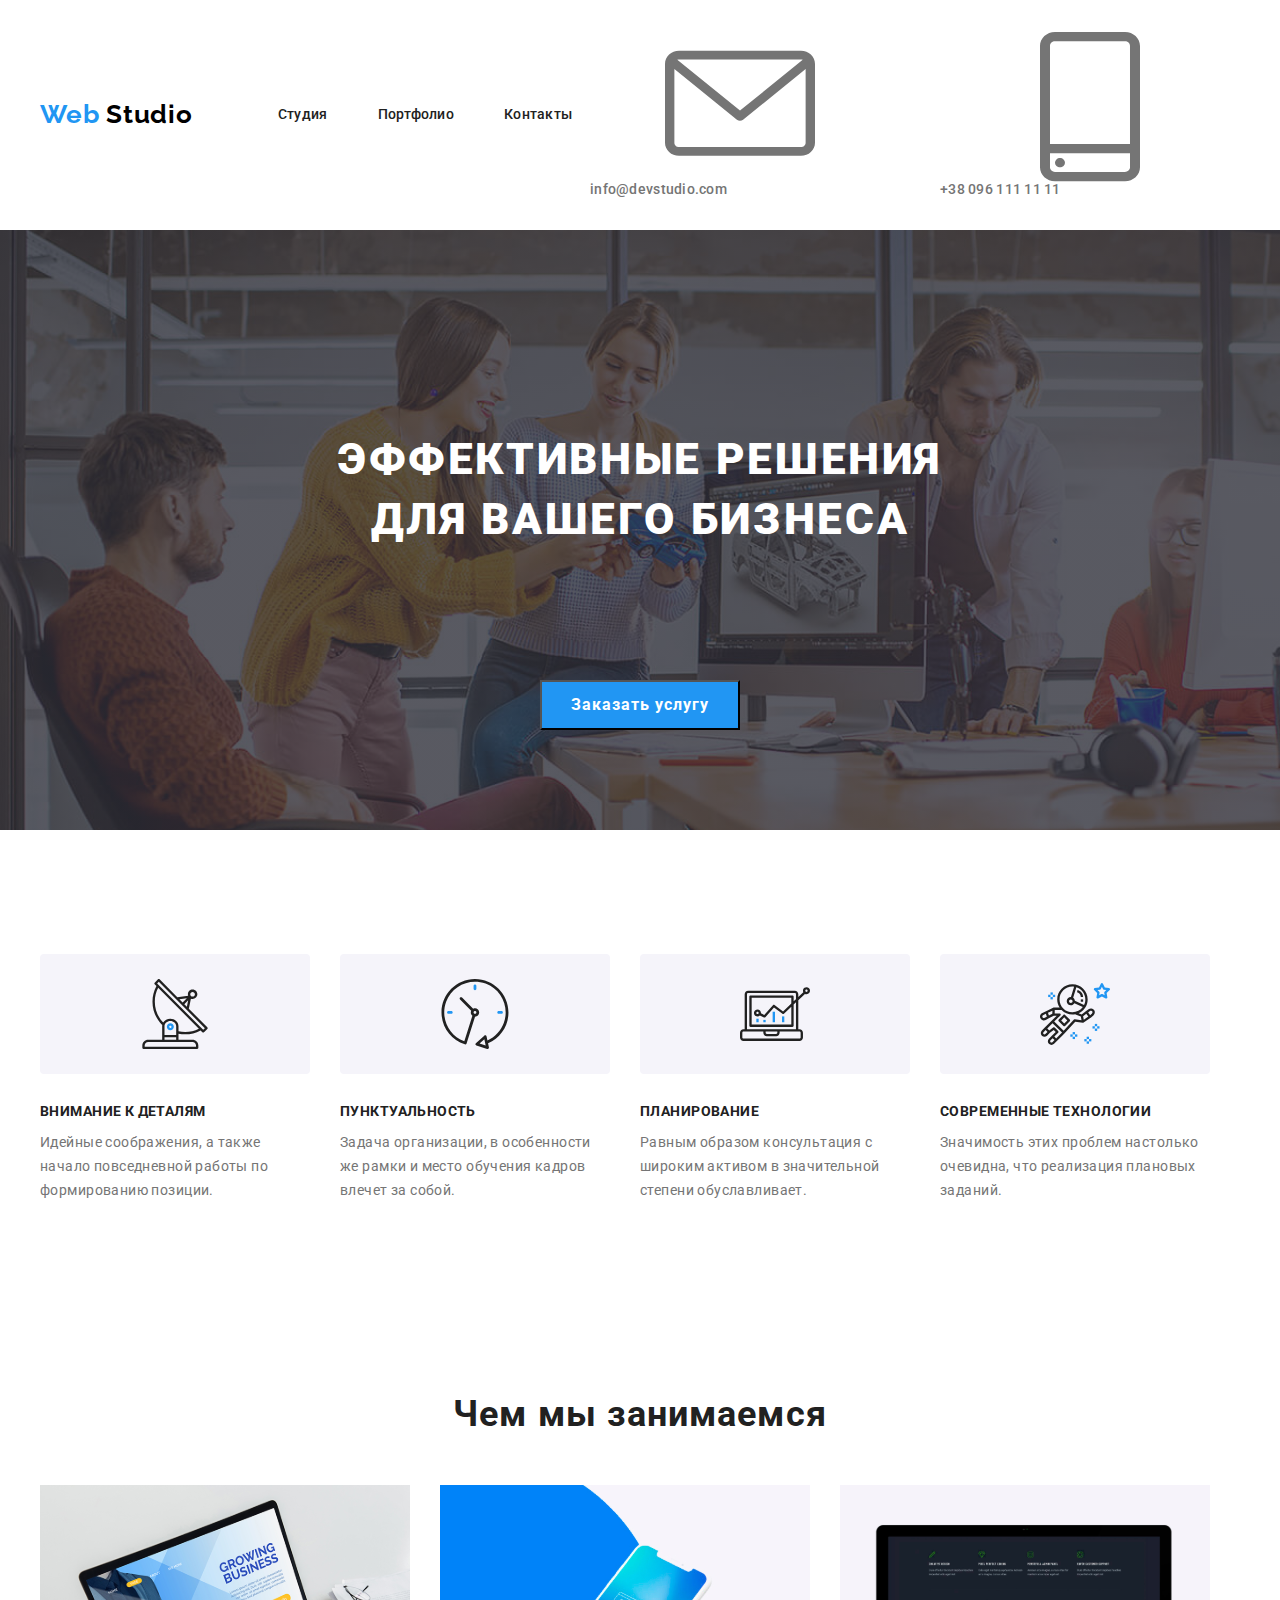
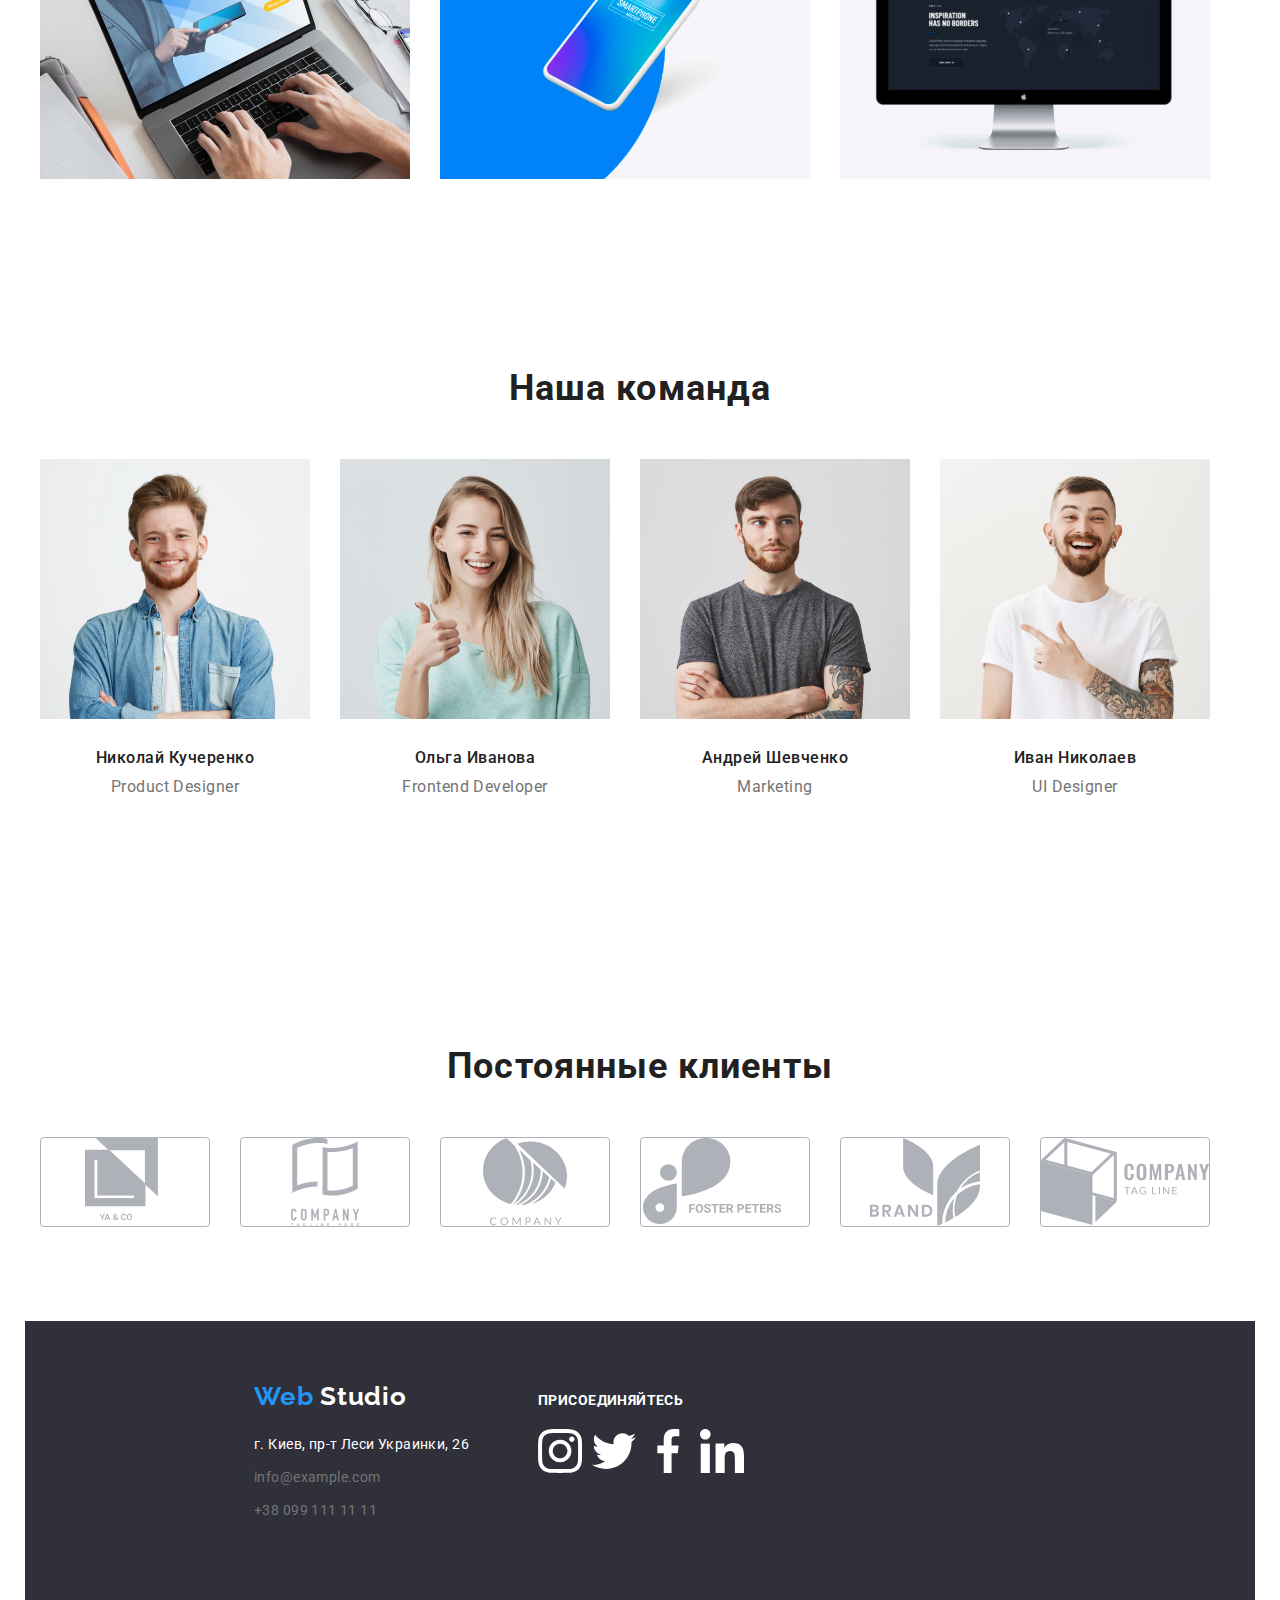
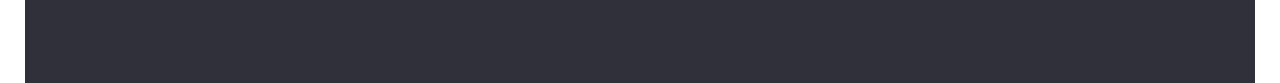
==== commit 9c32dc63: "3" ====
--- a/index.html
+++ b/index.html
@@ -37,15 +37,21 @@
         <ul class="header-address-list list">
           <li class="header-address-item">
             <address class="header-address">
-              <a class="header-mail link" href="mailto:info@devstudio.com"
-                >info@devstudio.com</a
-              >
+              <a class="header-mail link" href="mailto:info@devstudio.com">
+                <svg class="icon-header">
+                  <use href="./imgages/sprite.svg#icon-envelope"></use>
+                </svg>
+                info@devstudio.com
+              </a>
             </address>
           </li>
           <li class="header-address-item">
             <address class="header-address">
-              <a class="header-tel link" href="tel:+380961111111"
-                >+38 096 111 11 11</a
+              <a class="header-tel link" href="tel:+380961111111">
+                <svg class="icon-header">
+                  <use href="./imgages/sprite.svg#icon-smartphone"></use>
+                </svg>
+                +38 096 111 11 11</a
               >
             </address>
           </li>
--- a/css/styles.css
+++ b/css/styles.css
@@ -95,6 +95,11 @@
 .header-address {
   padding-top: 32px;
   padding-bottom: 32px;
+}
+.icon-header {
+  display: flex;
+  max-width: 100%;
+  height: auto;
 }
 
 .navigation-list-link,
@@ -159,7 +164,6 @@
   margin: 0px;
   padding: 0px;
   background-image: linear-gradient(
-      to bottom,
       rgba(47, 48, 58, 0.8),
       rgba(47, 48, 58, 0.8)
     ),
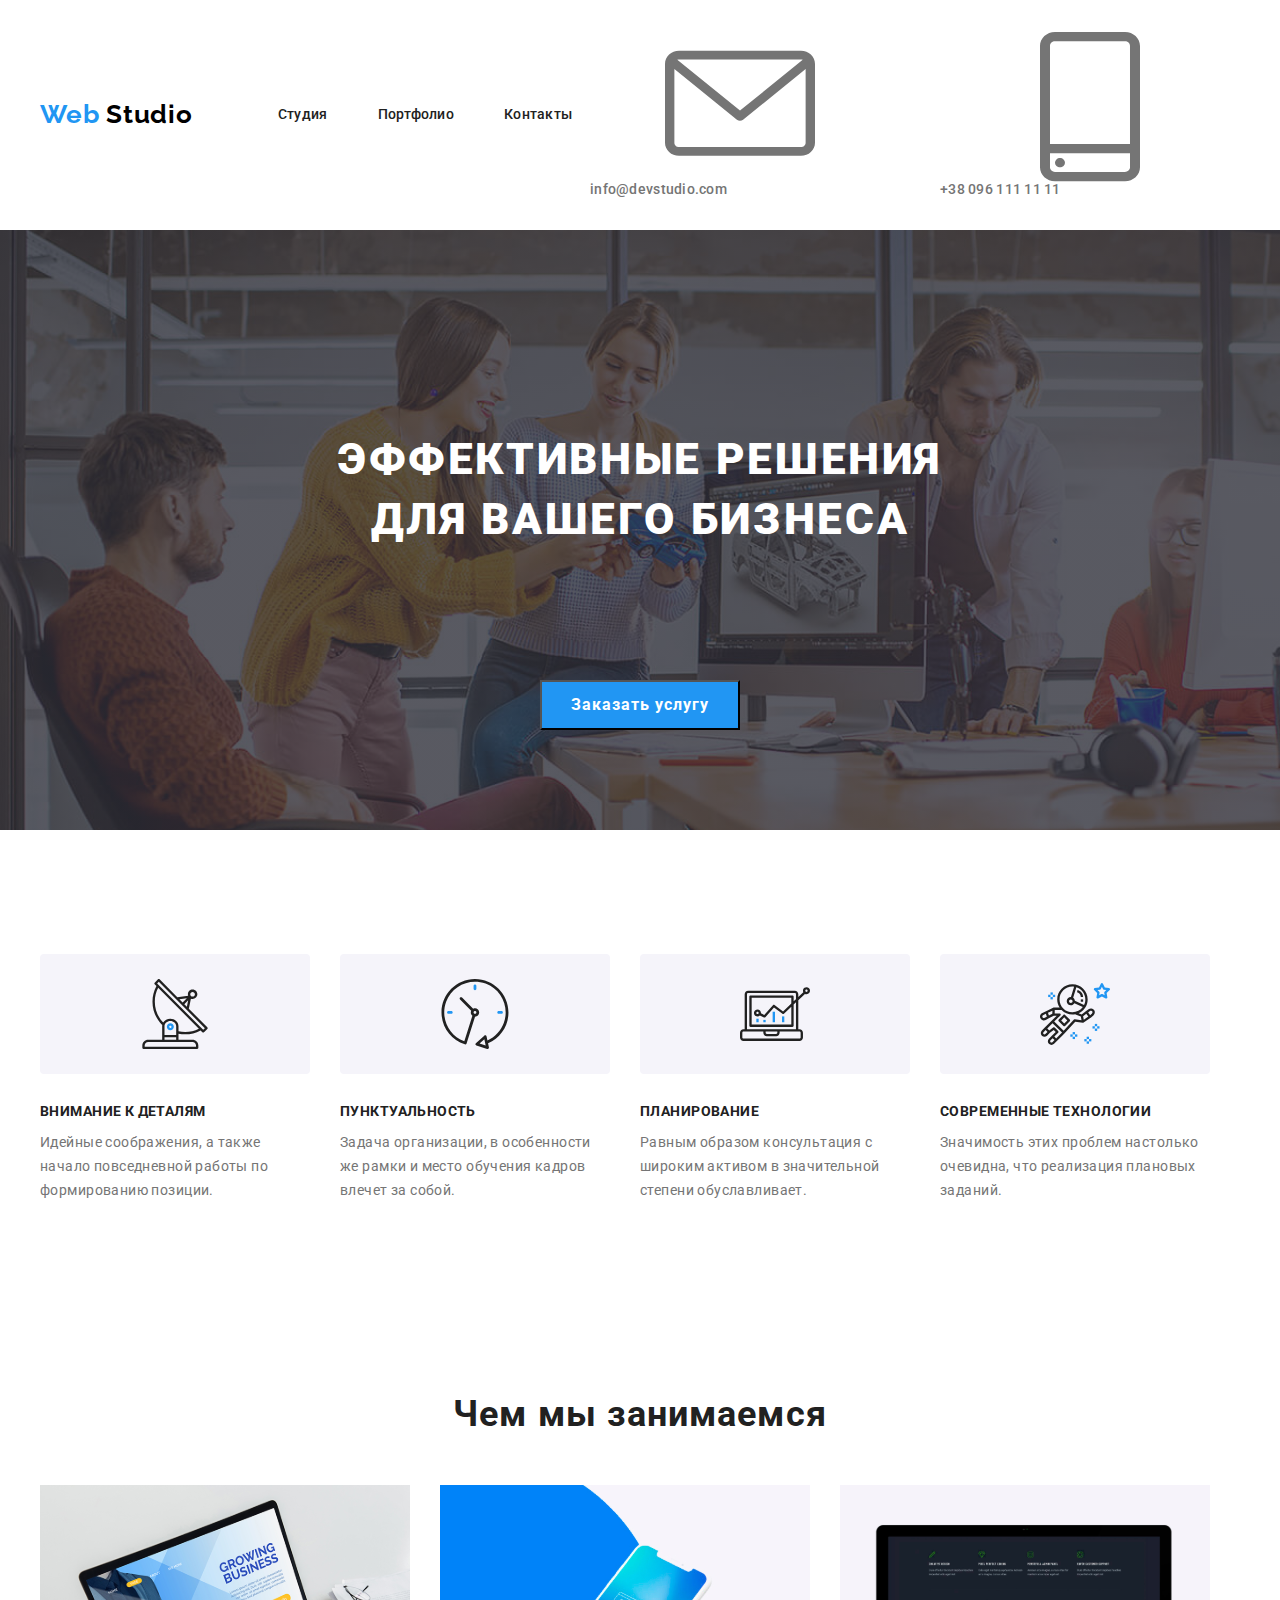
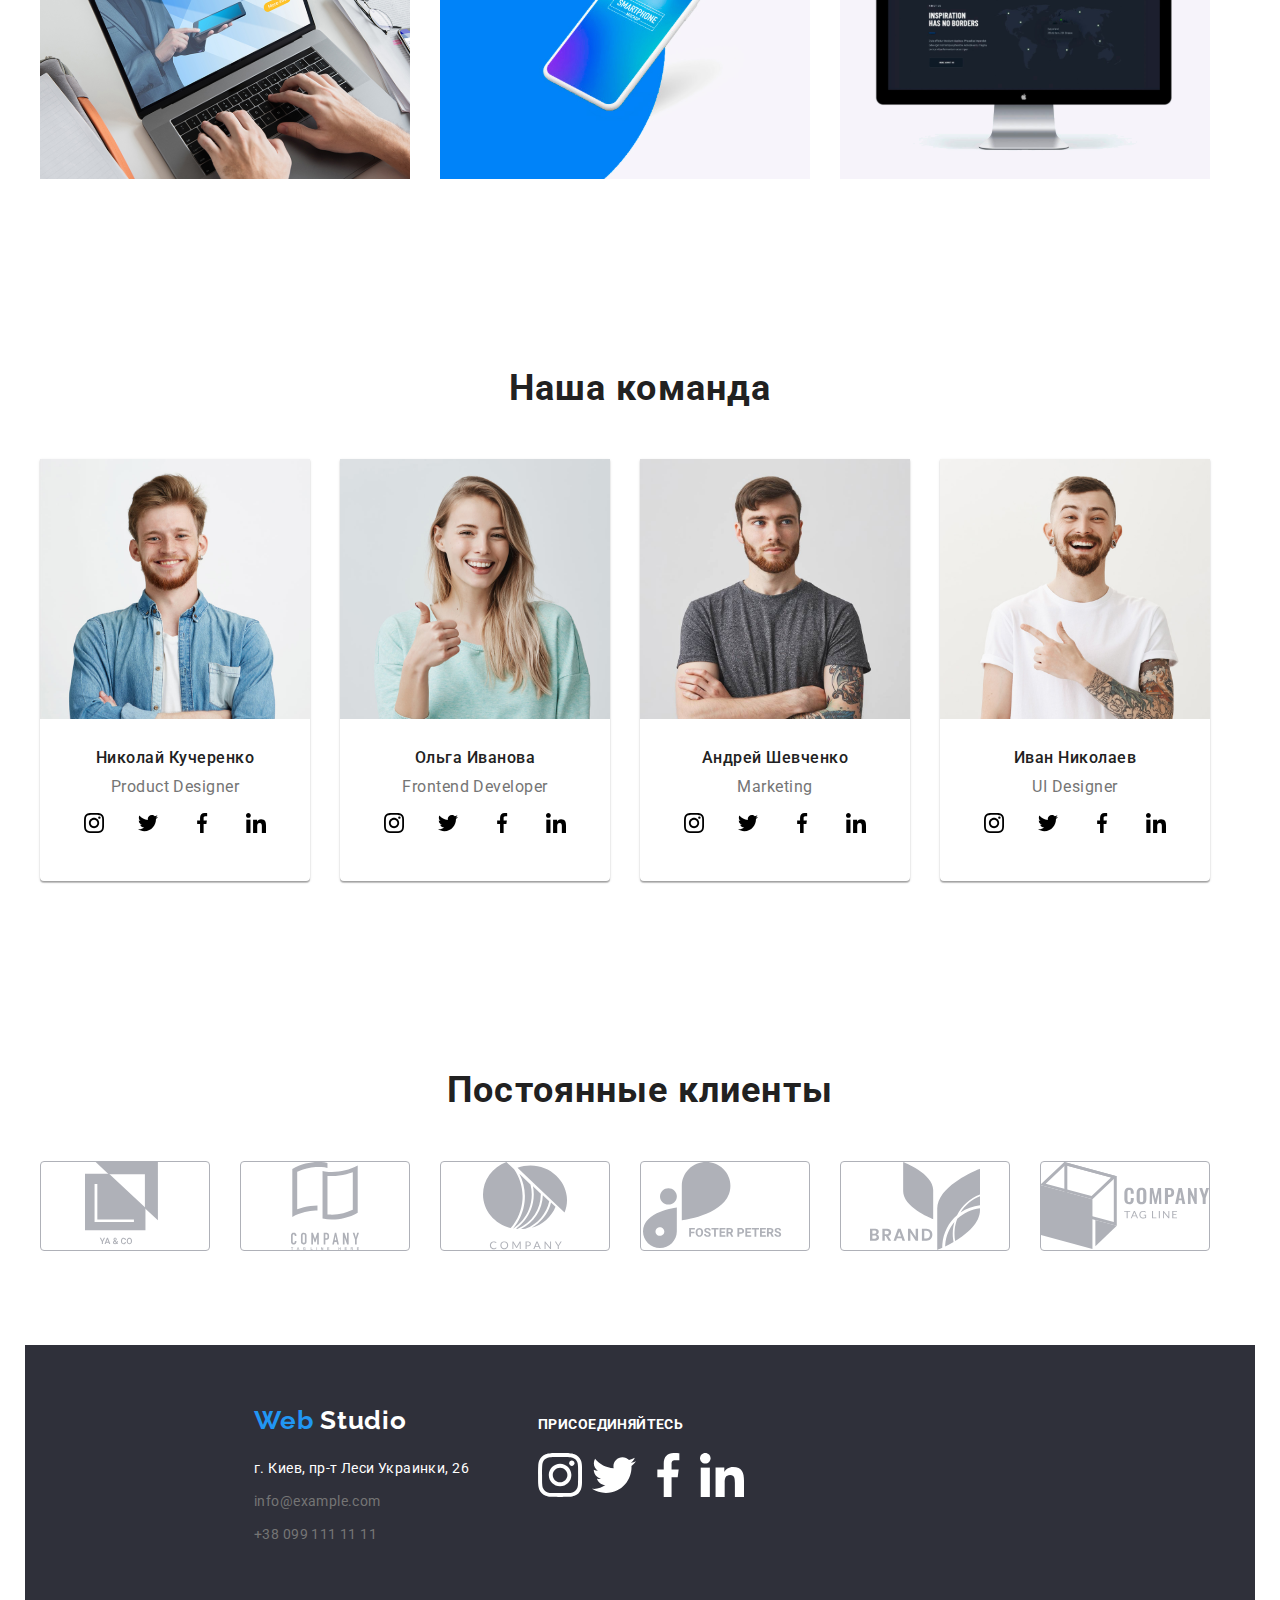
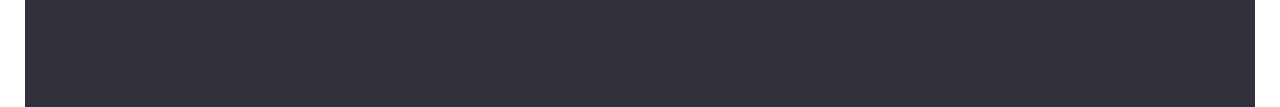
==== commit 0afab292: "4" ====
--- a/index.html
+++ b/index.html
@@ -177,28 +177,42 @@
                     class="social-link link"
                     href=""
                     aria-label="иконка инстаграма"
-                  ></a>
+                  >
+                    <svg class="social-link-team">
+                      <use href="./imgages/sprite.svg#icon-instagram"></use>
+                    </svg>
+                  </a>
                 </li>
                 <li class="social-link-list-item">
                   <a
                     class="social-link link"
                     href=""
                     aria-label="иконка твитера"
-                  ></a>
+                  >
+                    <svg class="social-link-team">
+                      <use href="./imgages/sprite.svg#icon-twitter"></use>
+                    </svg>
+                  </a>
                 </li>
                 <li class="social-link-list-item">
                   <a
                     class="social-link link"
                     href=""
                     aria-label="иконка фейсбука"
-                  ></a>
+                    ><svg class="social-link-team">
+                      <use href="./imgages/sprite.svg#icon-facebook"></use>
+                    </svg>
+                  </a>
                 </li>
                 <li class="social-link-list-item">
                   <a
                     class="social-link link"
                     href=""
                     aria-label="иконка линкедин"
-                  ></a>
+                    ><svg class="social-link-team">
+                      <use href="./imgages/sprite.svg#icon-linkedin"></use>
+                    </svg>
+                  </a>
                 </li>
               </ul>
             </li>
@@ -214,32 +228,45 @@
               <h3 class="team">Ольга Иванова</h3>
               <p class="position" lang="en">Frontend Developer</p>
               <ul class="social-link-list list">
-                <li class=".social-link-list-item">
-                  <a
-                    class="social-link"
+                <li class="social-link-list-item">
+                  <a
+                    class="social-link link"
                     href=""
                     aria-label="иконка инстаграма"
-                  ></a>
-                </li>
-                <li class=".social-link-list-item">
-                  <a
-                    class="social-link"
+                  >
+                    <svg class="social-link-team">
+                      <use href="./imgages/sprite.svg#icon-instagram"></use>
+                    </svg>
+                  </a>
+                </li>
+                <li class="social-link-list-item">
+                  <a
+                    class="social-link link"
                     href=""
                     aria-label="иконка твитера"
-                  ></a>
-                </li>
-                <li class="social-link-list-item">
-                  <a
-                    class="social-link"
+                  >
+                    <svg class="social-link-team">
+                      <use href="./imgages/sprite.svg#icon-twitter"></use>
+                    </svg>
+                  </a>
+                </li>
+                <li class="social-link-list-item">
+                  <a
+                    class="social-link link"
                     href=""
                     aria-label="иконка фейсбука"
-                  ></a>
-                </li>
-                <li class="social-link-list-item">
-                  <a
-                    class="social-link"
+                    ><svg class="social-link-team">
+                      <use href="./imgages/sprite.svg#icon-facebook"></use>
+                    </svg>
+                  </a>
+                </li>
+                <li class="social-link-list-item">
+                  <a
+                    class="social-link link"
                     href=""
                     aria-label="иконка линкедин"
+                    ><svg class="social-link-team">
+                      <use href="./imgages/sprite.svg#icon-linkedin"></use></svg
                   ></a>
                 </li>
               </ul>
@@ -257,30 +284,42 @@
               <ul class="social-link-list list">
                 <li class="social-link-list-item">
                   <a
-                    class="social-link"
+                    class="social-link link"
                     href=""
                     aria-label="иконка инстаграма"
+                  >
+                    <svg class="social-link-team">
+                      <use href="./imgages/sprite.svg#icon-instagram"></use>
+                    </svg>
+                  </a>
+                </li>
+                <li class="social-link-list-item">
+                  <a
+                    class="social-link link"
+                    href=""
+                    aria-label="иконка твитера"
+                  >
+                    <svg class="social-link-team">
+                      <use href="./imgages/sprite.svg#icon-twitter"></use>
+                    </svg>
+                  </a>
+                </li>
+                <li class="social-link-list-item">
+                  <a
+                    class="social-link link"
+                    href=""
+                    aria-label="иконка фейсбука"
+                    ><svg class="social-link-team">
+                      <use href="./imgages/sprite.svg#icon-facebook"></use></svg
                   ></a>
                 </li>
                 <li class="social-link-list-item">
                   <a
-                    class="social-link"
-                    href=""
-                    aria-label="иконка твитера"
-                  ></a>
-                </li>
-                <li class="social-link-list-item">
-                  <a
-                    class="social-link"
-                    href=""
-                    aria-label="иконка фейсбука"
-                  ></a>
-                </li>
-                <li class="social-link-list-item">
-                  <a
-                    class="social-link"
+                    class="social-link link"
                     href=""
                     aria-label="иконка линкедин"
+                    ><svg class="social-link-team">
+                      <use href="./imgages/sprite.svg#icon-linkedin"></use></svg
                   ></a>
                 </li>
               </ul>
@@ -298,30 +337,41 @@
               <ul class="social-link-list list">
                 <li class="social-link-list-item">
                   <a
-                    class="social-link"
+                    class="social-link link"
                     href=""
                     aria-label="иконка инстаграма"
+                  >
+                    <svg class="social-link-team">
+                      <use href="./imgages/sprite.svg#icon-instagram"></use>
+                    </svg>
+                  </a>
+                </li>
+                <li class="social-link-list-item">
+                  <a
+                    class="social-link link"
+                    href=""
+                    aria-label="иконка твитера"
+                  >
+                    <svg class="social-link-team">
+                      <use href="./imgages/sprite.svg#icon-twitter"></use></svg
                   ></a>
                 </li>
                 <li class="social-link-list-item">
                   <a
-                    class="social-link"
-                    href=""
-                    aria-label="иконка твитера"
+                    class="social-link link"
+                    href=""
+                    aria-label="иконка фейсбука"
+                    ><svg class="social-link-team">
+                      <use href="./imgages/sprite.svg#icon-facebook"></use></svg
                   ></a>
                 </li>
                 <li class="social-link-list-item">
                   <a
-                    class="social-link"
-                    href=""
-                    aria-label="иконка фейсбука"
-                  ></a>
-                </li>
-                <li class="social-link-list-item">
-                  <a
-                    class="social-link"
+                    class="social-link link"
                     href=""
                     aria-label="иконка линкедин"
+                    ><svg class="social-link-team">
+                      <use href="./imgages/sprite.svg#icon-linkedin"></use></svg
                   ></a>
                 </li>
               </ul>
--- a/css/styles.css
+++ b/css/styles.css
@@ -167,7 +167,7 @@
       rgba(47, 48, 58, 0.8),
       rgba(47, 48, 58, 0.8)
     ),
-    url(/imgages/header/headerimg.jpg);
+    url(../imgages/header/headerimg.jpg);
   background-repeat: no-repeat;
 }
 .features-list-hero {
@@ -272,6 +272,21 @@
 .team-list-item:not(:last-child) {
   margin-right: 30px;
 }
+.team-list-item {
+  width: 270px;
+  height: 422px;
+  background: #ffffff;
+  box-shadow: 0px 2px 1px rgba(0, 0, 0, 0.2), 0px 1px 1px rgba(0, 0, 0, 0.14),
+    0px 1px 3px rgba(0, 0, 0, 0.12);
+  border-radius: 0px 0px 4px 4px;
+}
+.social-link-team:hover {
+  fill: var(--hover-color);
+}
+.social-link-team {
+  width: 20px;
+  height: 20px;
+}
 .team,
 .position {
   font-weight: 500;
@@ -299,7 +314,6 @@
 }
 .customer-link:hover {
   border-color: var(--hover-color);
-  color: var(--hover-color);
 }
 
 .clients-list {
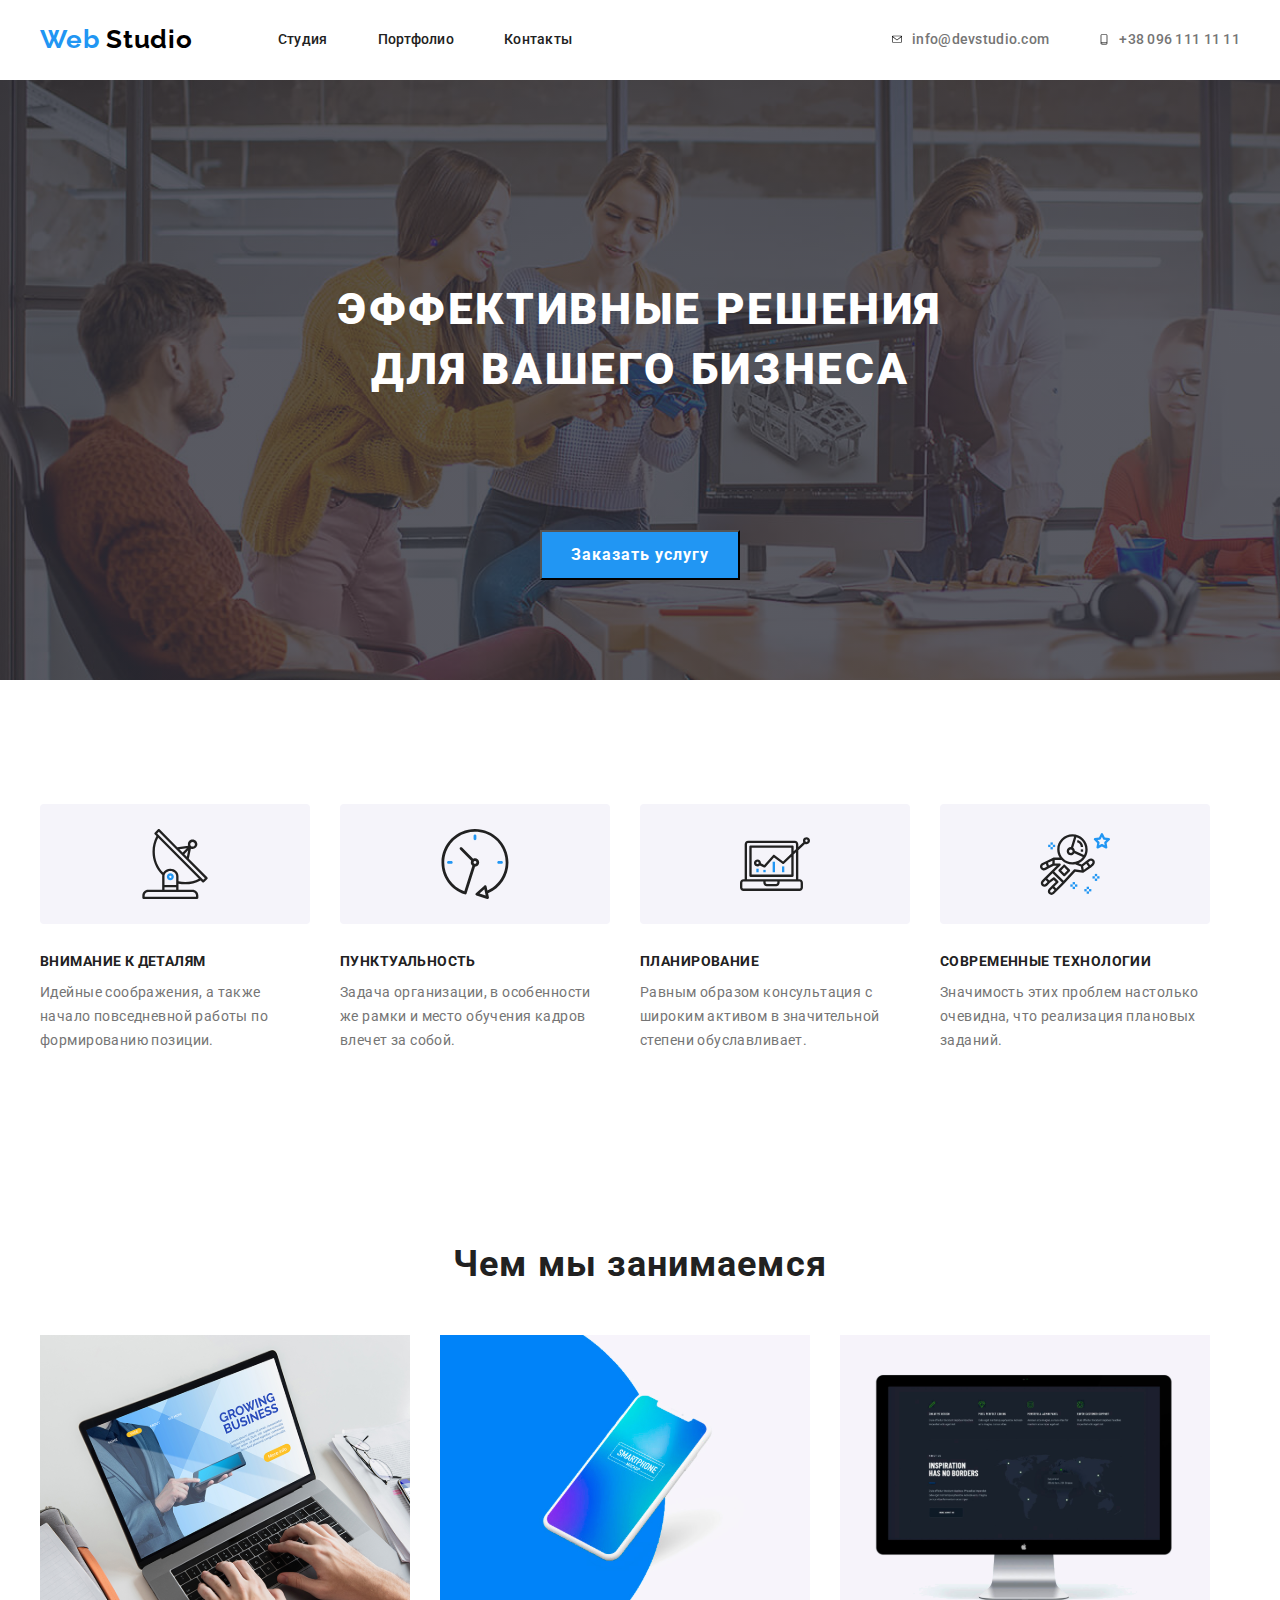
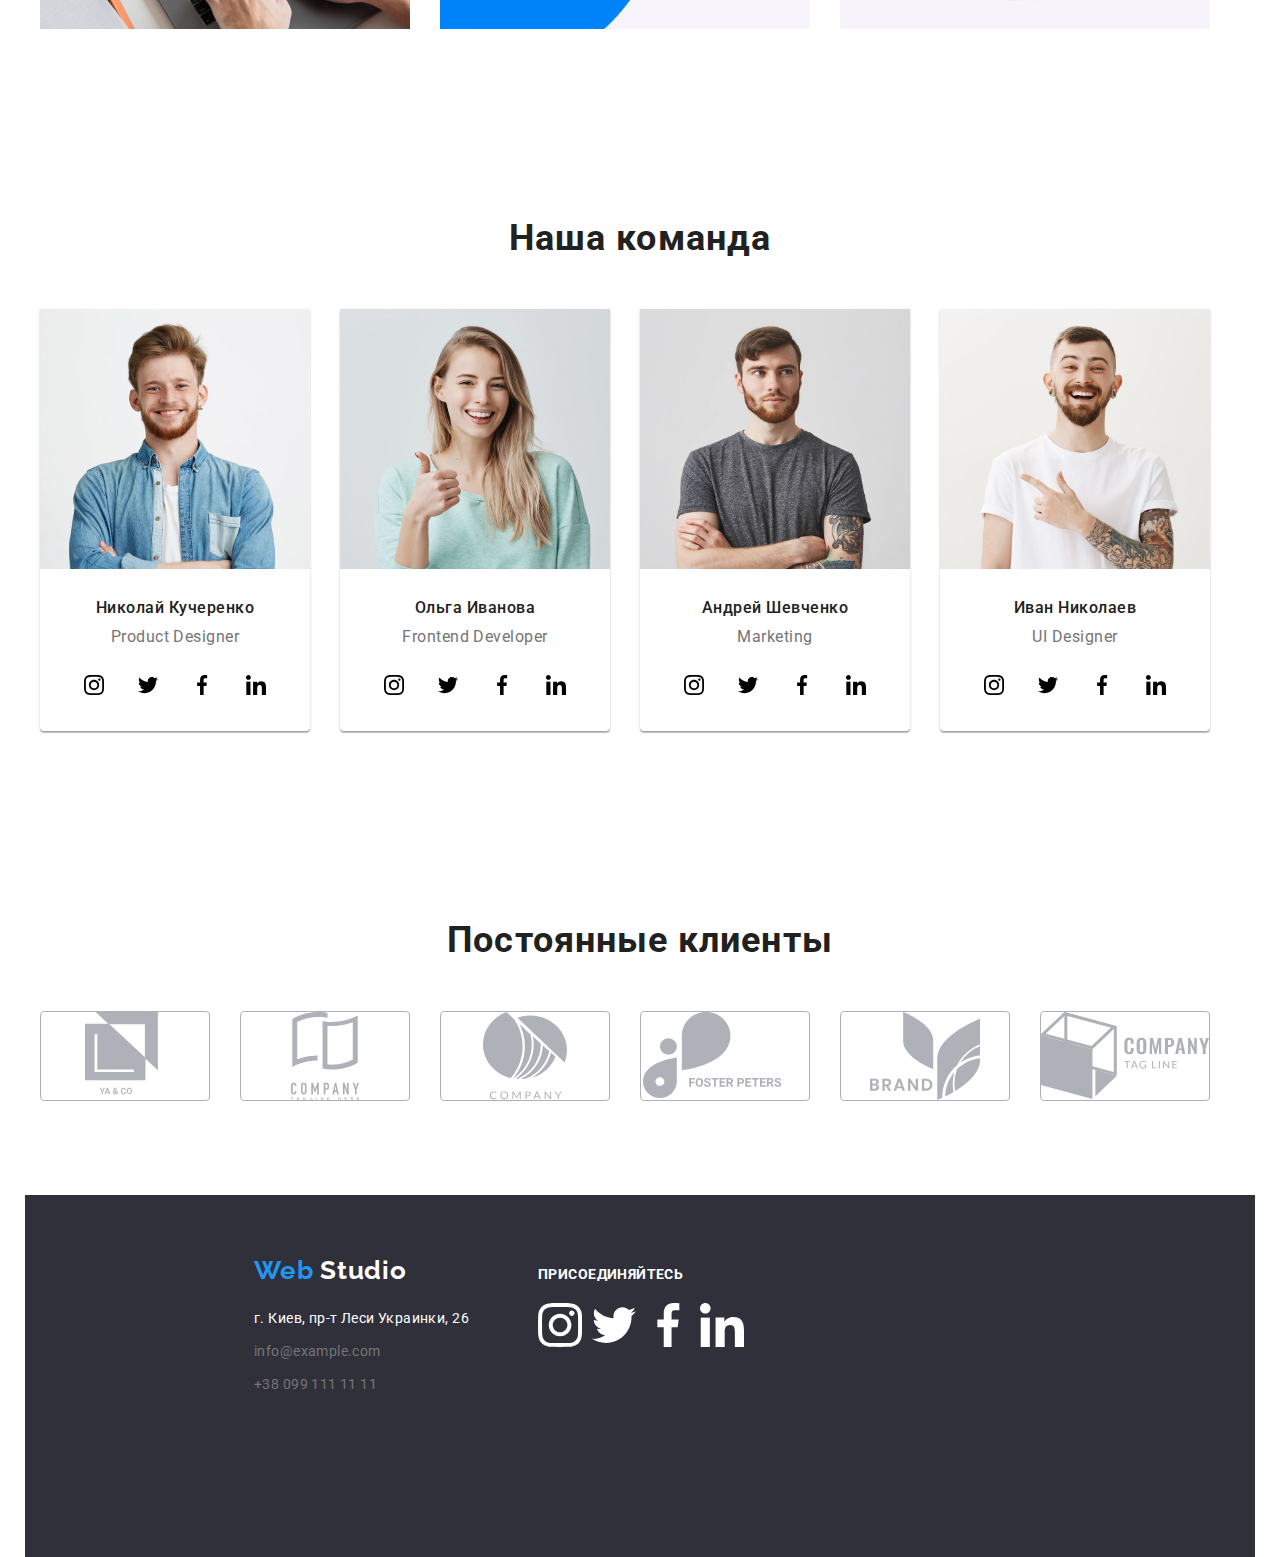
==== commit 105b241e: "закончил секцию с командой" ====
--- a/index.html
+++ b/index.html
@@ -37,20 +37,20 @@
         <ul class="header-address-list list">
           <li class="header-address-item">
             <address class="header-address">
+              <svg class="icon-header" width="10px" height="14.94px">
+                <use href="./imgages/sprite.svg#icon-envelope"></use>
+              </svg>
               <a class="header-mail link" href="mailto:info@devstudio.com">
-                <svg class="icon-header">
-                  <use href="./imgages/sprite.svg#icon-envelope"></use>
-                </svg>
                 info@devstudio.com
               </a>
             </address>
           </li>
           <li class="header-address-item">
             <address class="header-address">
+              <svg class="icon-header" width="10px" height="14.94px">
+                <use href="./imgages/sprite.svg#icon-smartphone"></use>
+              </svg>
               <a class="header-tel link" href="tel:+380961111111">
-                <svg class="icon-header">
-                  <use href="./imgages/sprite.svg#icon-smartphone"></use>
-                </svg>
                 +38 096 111 11 11</a
               >
             </address>
--- a/css/styles.css
+++ b/css/styles.css
@@ -59,7 +59,9 @@
 .header-address-list {
   display: flex;
 }
-
+.header-address {
+  display: flex;
+}
 .logo {
   margin-right: 85px;
 }
@@ -98,10 +100,8 @@
 }
 .icon-header {
   display: flex;
-  max-width: 100%;
-  height: auto;
-}
-
+  margin-right: 10px;
+}
 .navigation-list-link,
 .header-mail,
 .header-tel {
@@ -280,9 +280,20 @@
     0px 1px 3px rgba(0, 0, 0, 0.12);
   border-radius: 0px 0px 4px 4px;
 }
-.social-link-team:hover {
-  fill: var(--hover-color);
-}
+.social-link-list .social-link {
+  display: flex;
+  width: 44px;
+  height: 44px;
+  border-radius: 50%;
+  background-color: #ffff;
+  justify-content: center;
+  align-items: center;
+}
+.social-link-list .social-link:hover {
+  background-color: var(--hover-color);
+  fill: var(--tex-taitle-light);
+}
+
 .social-link-team {
   width: 20px;
   height: 20px;
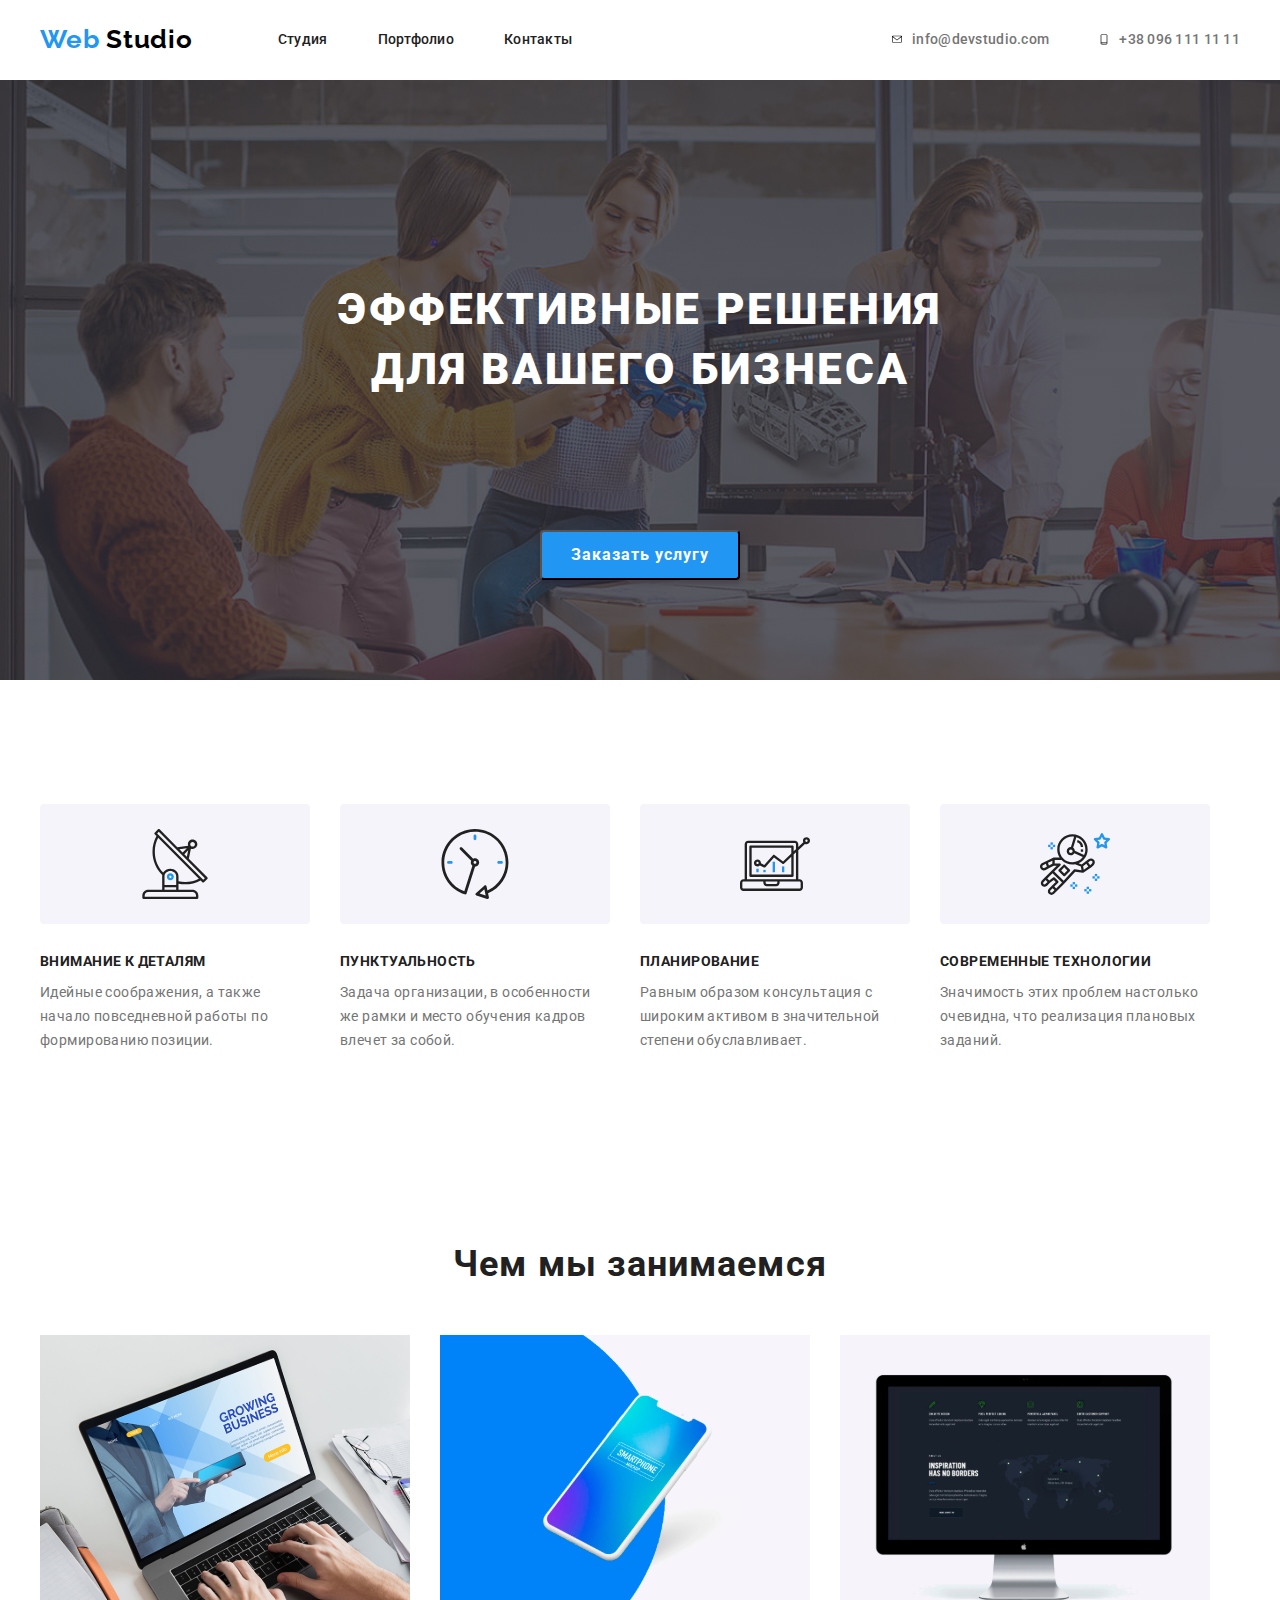
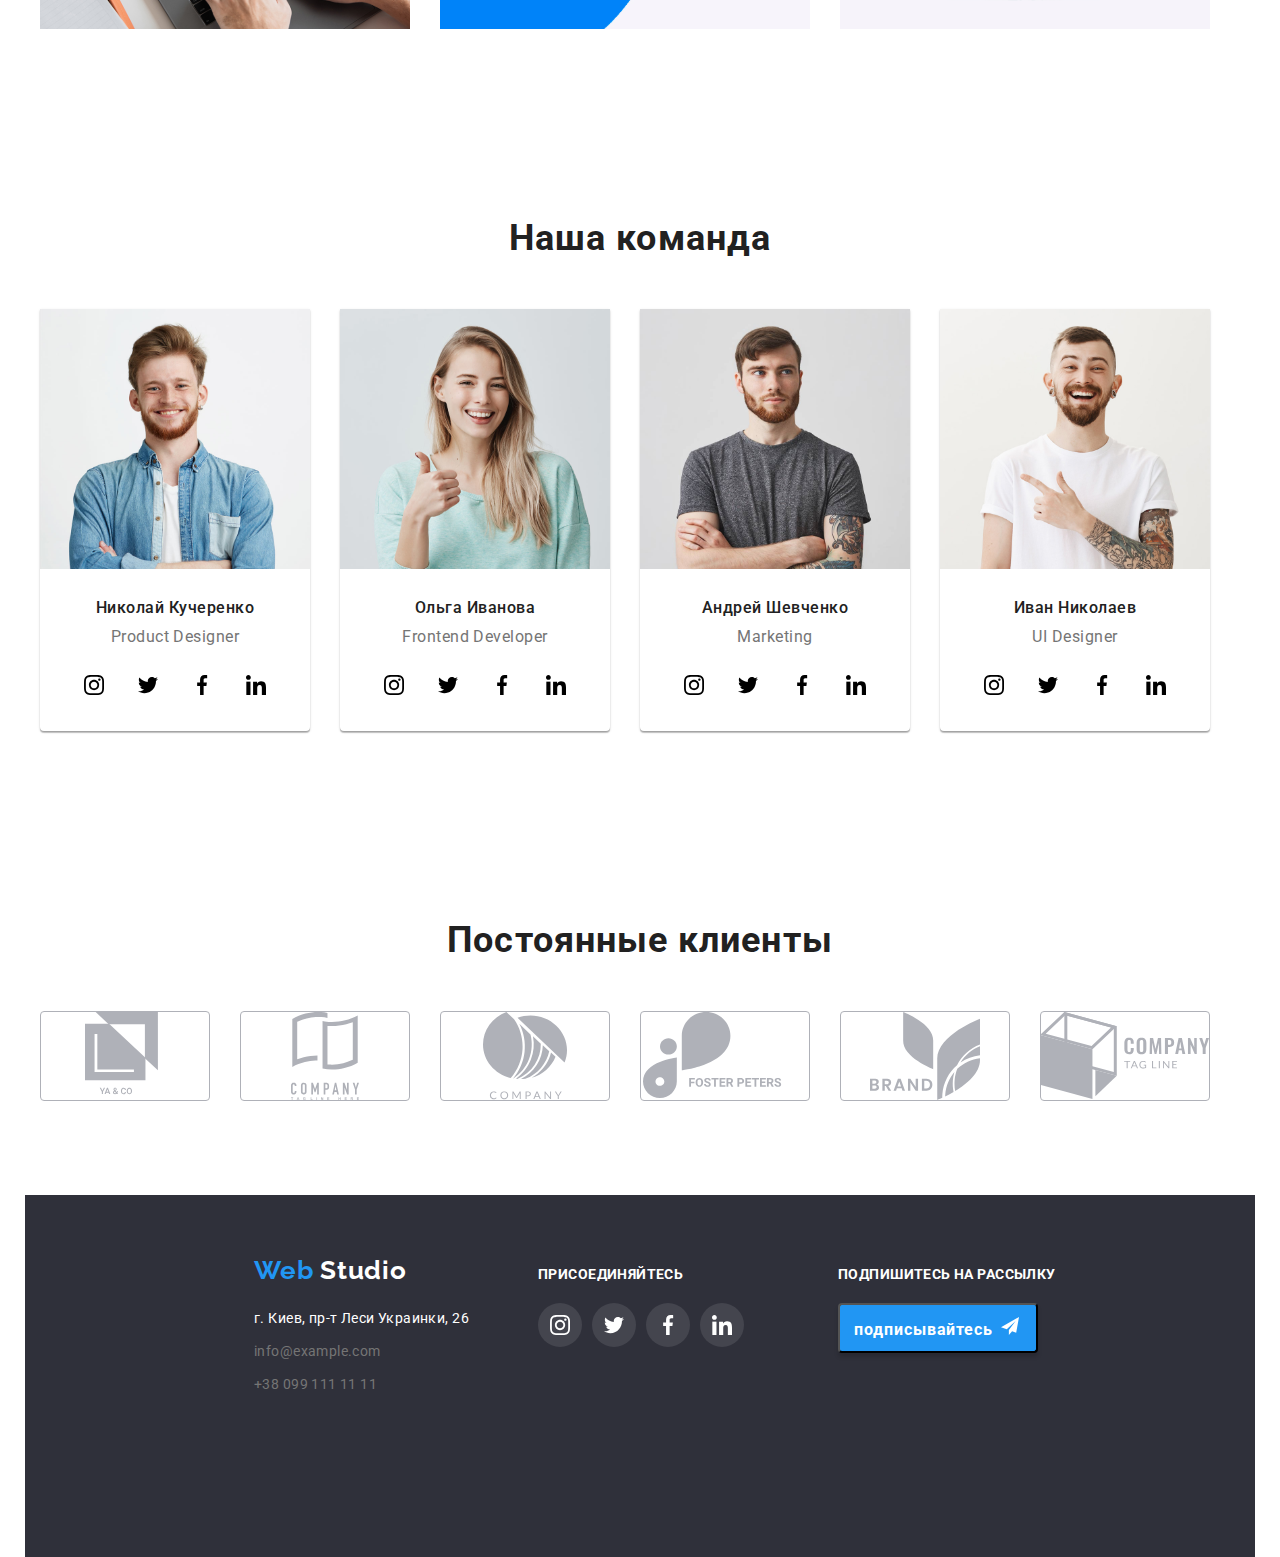
==== commit 15599295: "footer закончил" ====
--- a/index.html
+++ b/index.html
@@ -471,41 +471,43 @@
       </div>
       <div class="footer-social">
         <b class="footer-text">присоединяйтесь</b>
-        <ul class="footer-social-link-list list">
+        <ul class="social-link-list list">
           <li class="social-link-list-item">
             <a class="social-link link" href="" aria-label="иконка инстаграма">
-              <img
-                class="social-icons"
-                src="imgages/footer/social-icons/instagram1.svg"
-                alt="instagram1"
-            /></a>
+              <svg class="social-link-team">
+                <use href="./imgages/sprite.svg#icon-instagram"></use>
+              </svg>
+            </a>
           </li>
           <li class="social-link-list-item">
             <a class="social-link link" href="" aria-label="иконка твитера">
-              <img
-                class="social-icons"
-                src="imgages/footer/social-icons/twitter1.svg"
-                alt="twitter1"
-              />
-            </a>
+              <svg class="social-link-team">
+                <use href="./imgages/sprite.svg#icon-twitter"></use></svg
+            ></a>
           </li>
           <li class="social-link-list-item">
-            <a class="social-link link" href="" aria-label="иконка фейсбука">
-              <img
-                class="social-icons"
-                src="imgages/footer/social-icons/facebook1.svg"
-                alt="facebook1"
-            /></a>
+            <a class="social-link link" href="" aria-label="иконка фейсбука"
+              ><svg class="social-link-team">
+                <use href="./imgages/sprite.svg#icon-facebook"></use></svg
+            ></a>
           </li>
           <li class="social-link-list-item">
-            <a class="social-link link" href="" aria-label="иконка линкедин">
-              <img
-                class="social-icons"
-                src="imgages/footer/social-icons/linkedin1.svg"
-                alt="linkidin1"
-            /></a>
+            <a class="social-link link" href="" aria-label="иконка линкедин"
+              ><svg class="social-link-team">
+                <use href="./imgages/sprite.svg#icon-linkedin"></use></svg
+            ></a>
           </li>
         </ul>
+      </div>
+      <div class="footer-button-section">
+        <p class="footer-text">подпишитесь на рассылку</p>
+
+        <button class="footer-buttom">
+          подписывайтесь
+          <svg class="footer-icon-button">
+            <use href="./imgages/sprite.svg#icon-iconsend"></use>
+          </svg>
+        </button>
       </div>
     </footer>
   </body>
--- a/css/styles.css
+++ b/css/styles.css
@@ -62,6 +62,7 @@
 .header-address {
   display: flex;
 }
+
 .logo {
   margin-right: 85px;
 }
@@ -101,6 +102,9 @@
 .icon-header {
   display: flex;
   margin-right: 10px;
+}
+.header-address-item:hover {
+  fill: var(--hover-color);
 }
 .navigation-list-link,
 .header-mail,
@@ -157,6 +161,8 @@
   margin: auto;
   width: 200px;
   height: 50px;
+  border-radius: 4px;
+  box-shadow: 0px 4px 4px rgba(0, 0, 0, 0.15);
 }
 .overlay {
   max-width: 1600px;
@@ -361,6 +367,7 @@
   display: flex;
   padding-top: 72px;
   flex-direction: column;
+  margin-right: 94px;
 }
 .footer-social-link-list {
   display: flex;
@@ -396,7 +403,13 @@
   font-style: normal;
   color: var(--accent-color-text);
 }
-
+.footer-social .social-link-list-item .social-link {
+  background-color: rgba(255, 255, 255, 0.1);
+  fill: var(--tex-taitle-light);
+}
+.footer-social .social-link-list-item .social-link:hover {
+  background-color: var(--hover-color);
+}
 .footer-text {
   font-weight: bold;
   font-size: 14px;
@@ -405,6 +418,29 @@
   text-transform: uppercase;
   color: var(--tex-taitle-light);
   margin-bottom: 20px;
+}
+.footer-button-section {
+  display: flex;
+  padding-top: 72px;
+  flex-direction: column;
+}
+.footer-buttom {
+  font-weight: bold;
+  font-size: 16px;
+  line-height: 1.87;
+  letter-spacing: 0.06em;
+  color: var(--tex-taitle-light);
+  background-color: var(--hover-color);
+  width: 200px;
+  height: 50px;
+  border-radius: 4px;
+  box-shadow: 0px 4px 4px rgba(0, 0, 0, 0.15);
+}
+.footer-icon-button {
+  padding-top: 6px;
+  width: 24px;
+  height: 24px;
+  fill: var(--tex-taitle-light);
 }
 /*портфолио*/
 .filter-list {
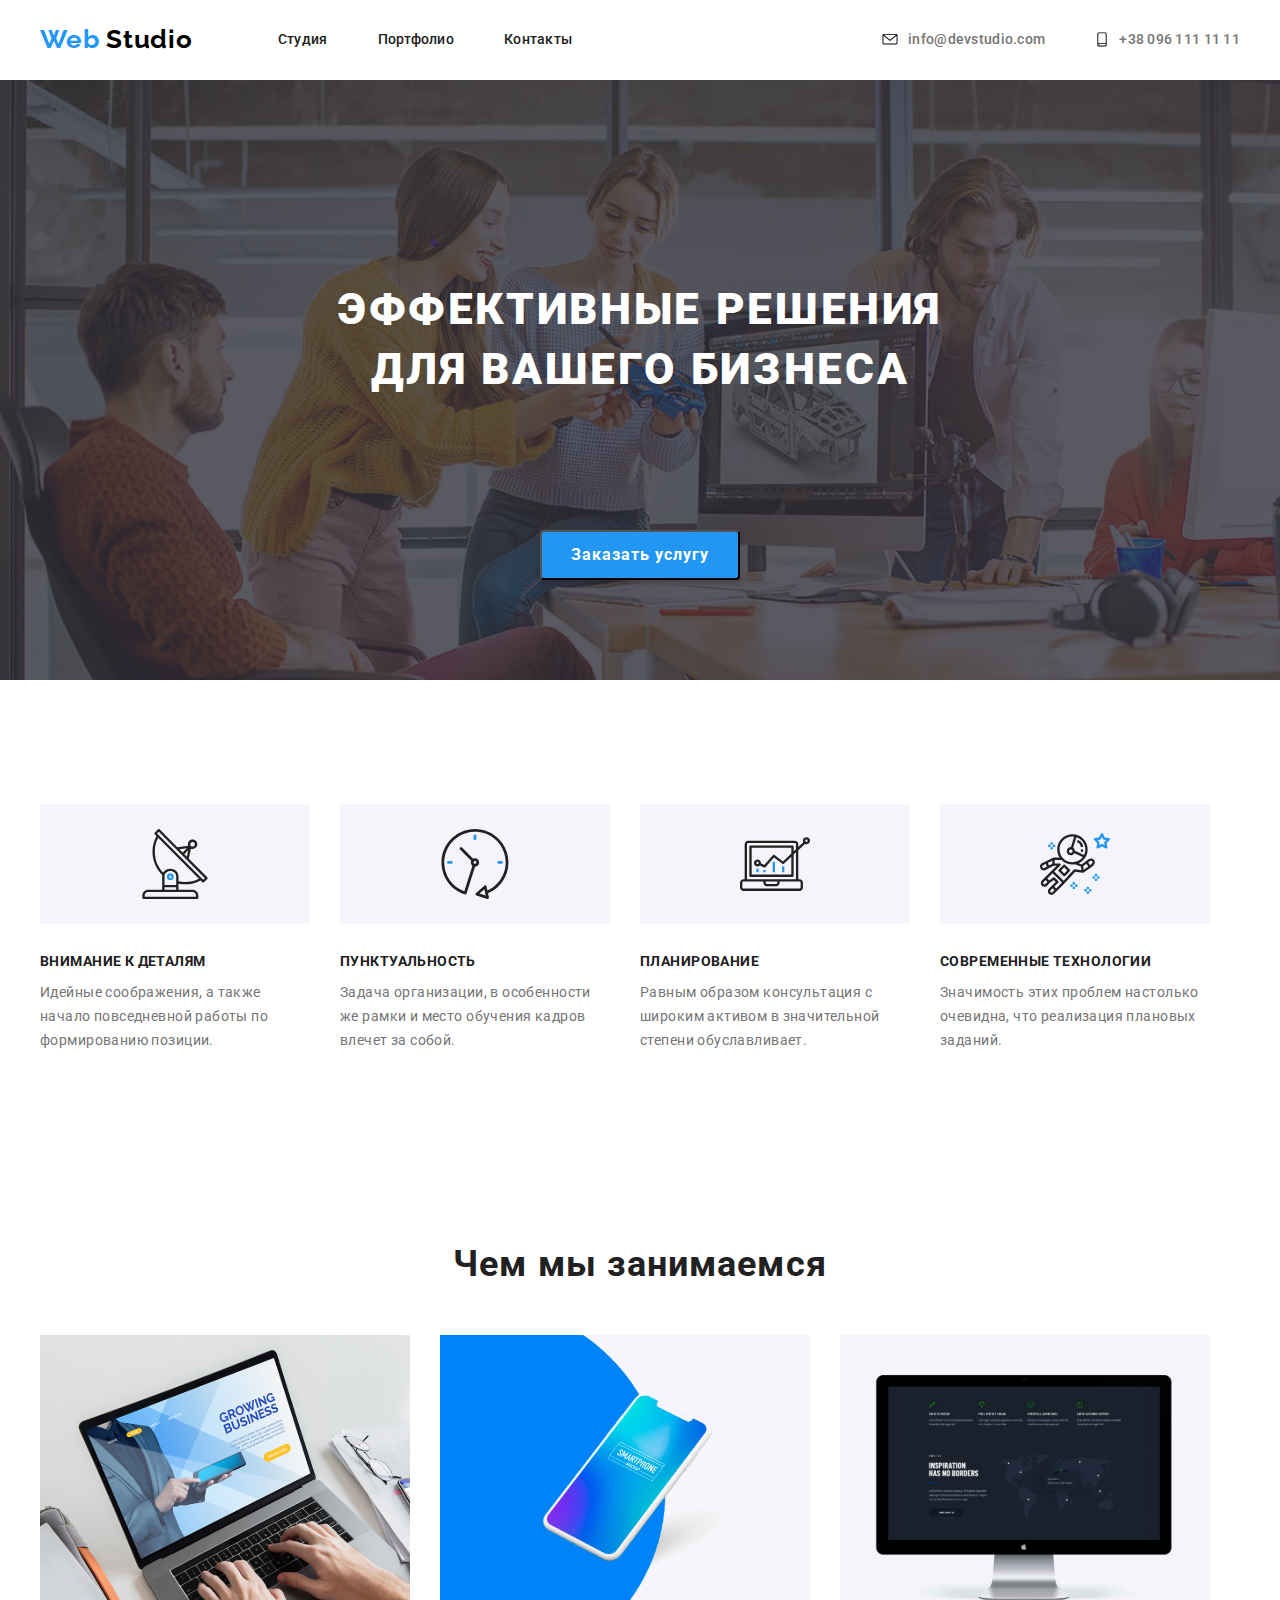
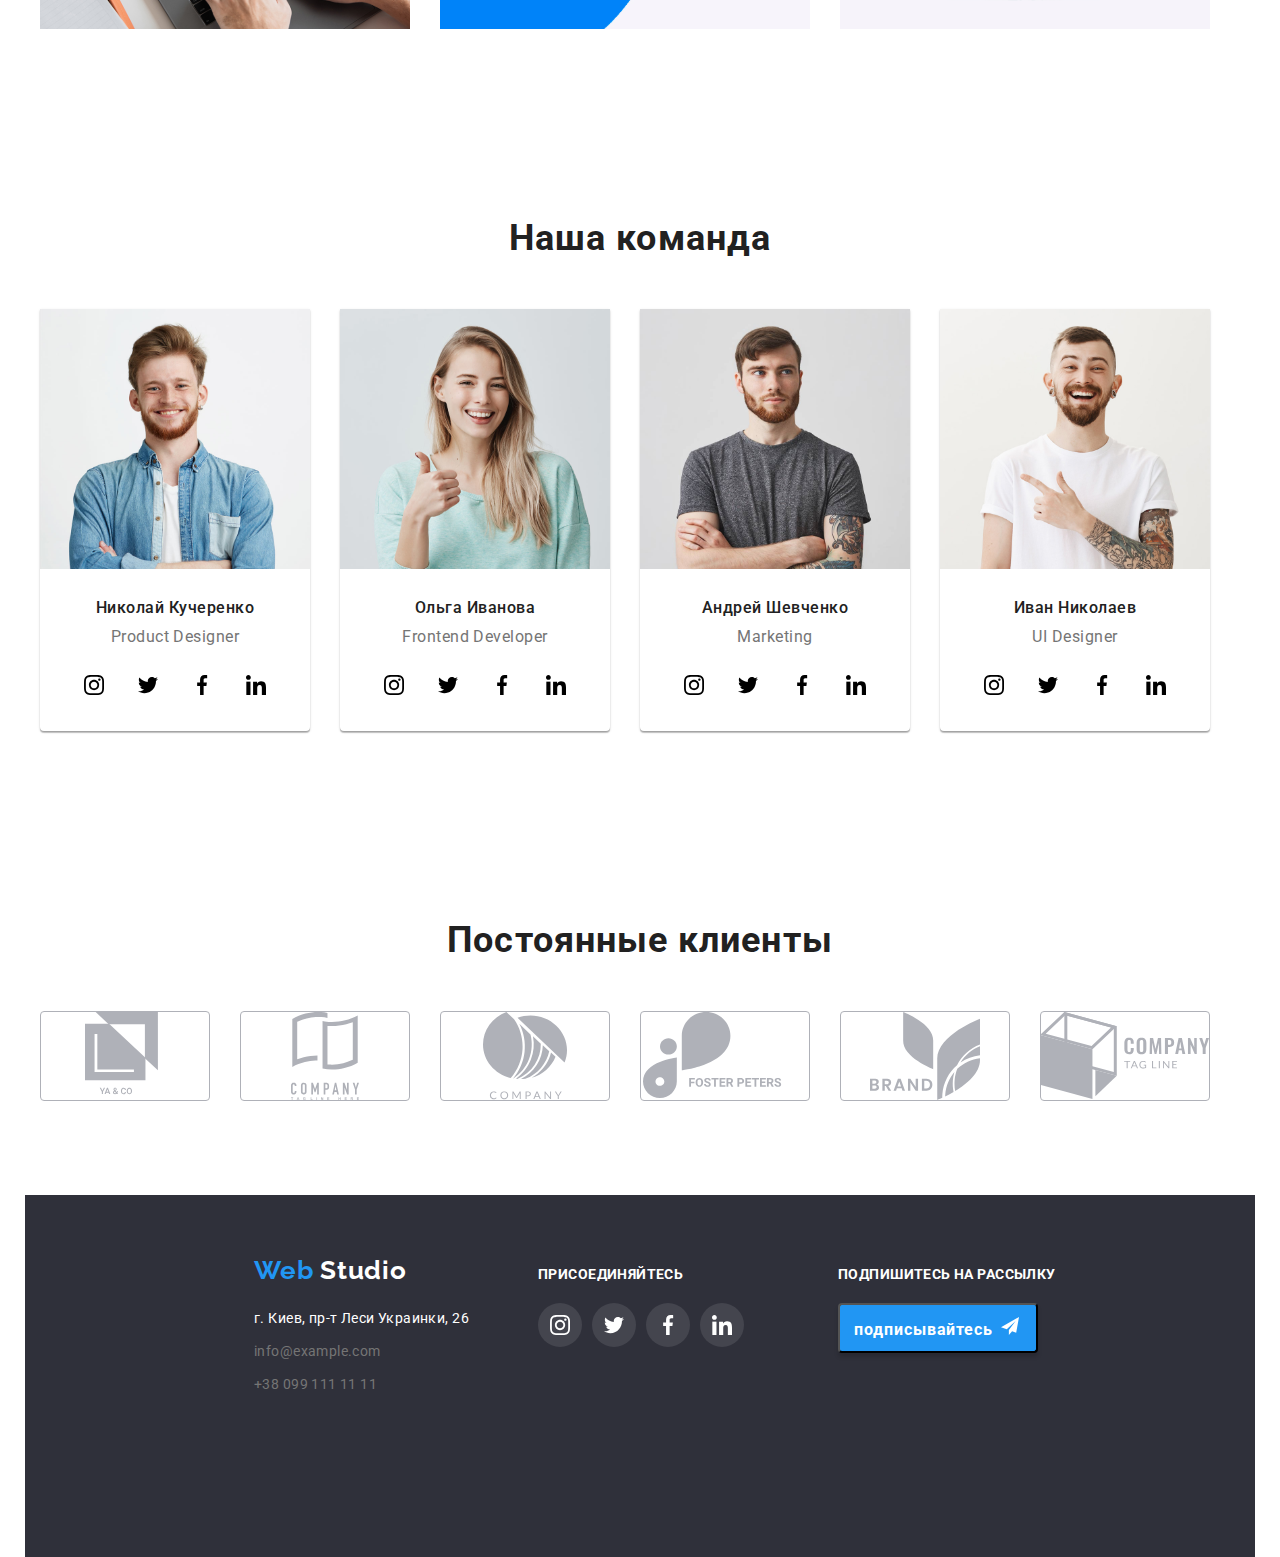
==== commit 1a47c883: "исправил ошибки" ====
--- a/index.html
+++ b/index.html
@@ -37,7 +37,7 @@
         <ul class="header-address-list list">
           <li class="header-address-item">
             <address class="header-address">
-              <svg class="icon-header" width="10px" height="14.94px">
+              <svg class="icon-header" width="16px" height="15px">
                 <use href="./imgages/sprite.svg#icon-envelope"></use>
               </svg>
               <a class="header-mail link" href="mailto:info@devstudio.com">
@@ -47,7 +47,7 @@
           </li>
           <li class="header-address-item">
             <address class="header-address">
-              <svg class="icon-header" width="10px" height="14.94px">
+              <svg class="icon-header" width="14px" height="15px">
                 <use href="./imgages/sprite.svg#icon-smartphone"></use>
               </svg>
               <a class="header-tel link" href="tel:+380961111111">
@@ -166,7 +166,7 @@
                 src="imgages/team/img.svg"
                 alt="фотосотрудника"
                 width="270"
-                height="260px"
+                height="260"
               />
               <h3 class="team">Николай Кучеренко</h3>
               <p class="position" lang="en">Product Designer</p>
--- a/css/styles.css
+++ b/css/styles.css
@@ -137,6 +137,8 @@
 .hero {
   display: flex;
   flex-direction: column;
+  justify-content: center;
+  align-items: center;
 }
 .hero-title {
   margin: 0px;
@@ -165,6 +167,9 @@
   box-shadow: 0px 4px 4px rgba(0, 0, 0, 0.15);
 }
 .overlay {
+  display: flex;
+  justify-content: center;
+  align-items: center;
   max-width: 1600px;
   height: 600px;
   margin: 0px;
@@ -175,6 +180,8 @@
     ),
     url(../imgages/header/headerimg.jpg);
   background-repeat: no-repeat;
+  margin-left: auto;
+  margin-right: auto;
 }
 .features-list-hero {
   display: flex;
